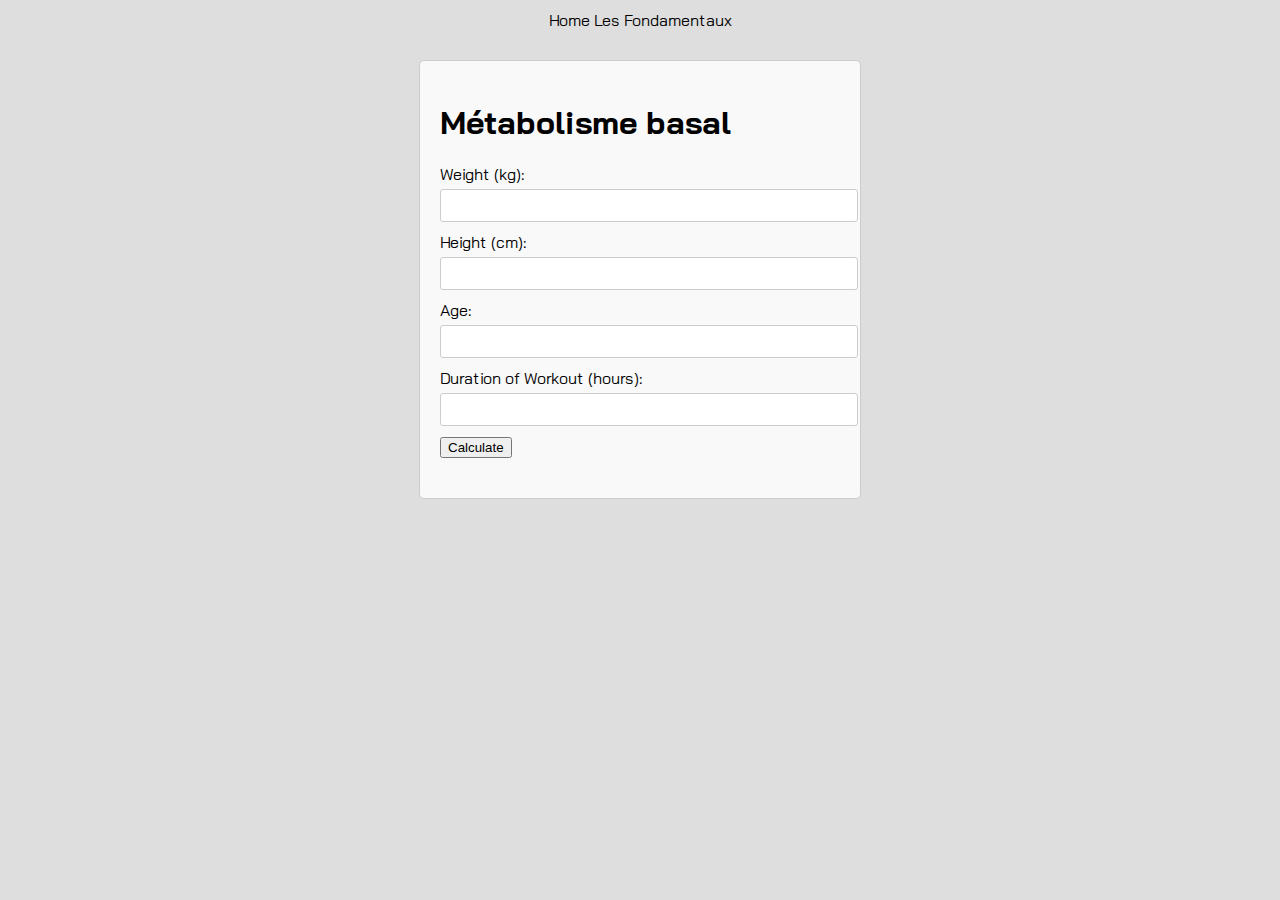
==== index.html @ afa8bb10 "refactor: Update CSS file paths for better relative linking" ====
<!DOCTYPE html>
<html lang="en">
<head>
    <meta charset="UTF-8">
    <meta name="viewport" content="width=device-width, initial-scale=1.0">
    <title>Macro Calculator</title>
    <link rel="stylesheet" href="./css/style.css">
</head>
<body>
    <div class="header">
        <link href="./css/header.css" rel="stylesheet" />

        <a href="./index.html">Home</a>
        <a href="./pages/base_pratique.html">Les Fondamentaux</a>
    </div>
    <div class="calculator">
        <h1>Métabolisme basal</h1>
        <div class="input-group">
            <label for="weight">Weight (kg):</label>
            <input type="number" id="weight">
        </div>
        <div class="input-group">
            <label for="height">Height (cm):</label>
            <input type="number" id="height">
        </div>
        <div class="input-group">
            <label for="age">Age:</label>
            <input type="number" id="age">
        </div>
        <div class="input-group">
            <label for="duration">Duration of Workout (hours):</label>
            <input type="number" step="0.5" id="duration">
        </div>
        <button onclick="calculate()">Calculate</button>
        <div id="result" class="result"></div>
    </div>

    <script src="./js/script.js"></script>
</body>
</html>
---- css/style.css ----
@import url("https://fonts.googleapis.com/css2?family=Bai+Jamjuree:ital,wght@0,200;0,300;0,400;0,500;0,600;0,700;1,200;1,300;1,400;1,500;1,600;1,700&display=swap");

body {
    font-family: "Bai Jamjuree", sans-serif;
    padding: 0;
    margin: 0;
    background-color: #dedede;
}



.calculator {
    max-width: 400px;
    margin: 20px auto;
    padding: 20px;
    border: 1px solid #ccc;
    border-radius: 5px;
    background-color: #f9f9f9;
}

.input-group {
    margin-bottom: 10px;
}

.input-group label {
    display: block;
    margin-bottom: 5px;
}

.input-group input {
    width: 100%;
    padding: 8px;
    border: 1px solid #ccc;
    border-radius: 3px;
}

.result {
    margin-top: 20px;
}

.result table {
    width: 100%;
    border-collapse: collapse;
}

.result th, .result td {
    padding: 8px;
    border: 1px solid #ccc;
    text-align: left;
}
---- css/header.css ----
.header {
    color: #000000;
    text-align: center;
    padding: 10px 0;
}

.header a {
    color: #000000;
    text-decoration: none;
}


.header a:first-child {
    margin-right: 10px;
}

.header a:hover {
    text-decoration: underline;
}
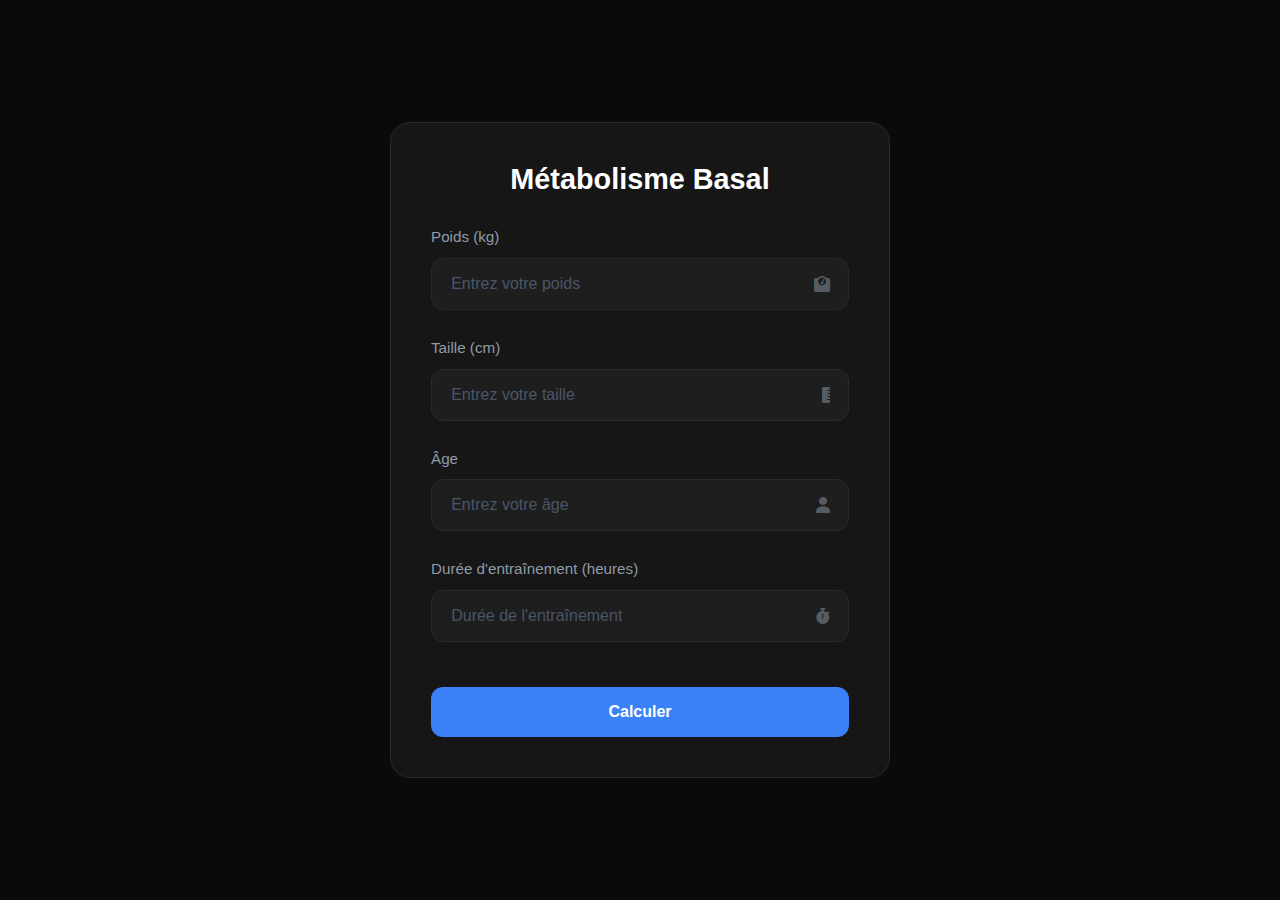
==== commit a2518ab4: "update" ====
--- a/index.html
+++ b/index.html
@@ -1,40 +1,249 @@
 <!DOCTYPE html>
-<html lang="en">
+<html lang="fr">
 <head>
     <meta charset="UTF-8">
     <meta name="viewport" content="width=device-width, initial-scale=1.0">
-    <title>Macro Calculator</title>
-    <link rel="stylesheet" href="./css/style.css">
+    <title>Calculateur de Macros</title>
+    <link href="https://cdnjs.cloudflare.com/ajax/libs/font-awesome/6.0.0/css/all.min.css" rel="stylesheet">
+    <style>
+        :root {
+            --bg-color: #0a0a0a;
+            --card-bg: #161616;
+            --input-bg: #1e1e1e;
+            --text-primary: #ffffff;
+            --text-secondary: #8f9ba8;
+            --accent-color: #3b82f6;
+            --border-color: #2a2a2a;
+            --hover-color: #2f2f2f;
+        }
+
+        * {
+            margin: 0;
+            padding: 0;
+            box-sizing: border-box;
+            font-family: 'Inter', -apple-system, BlinkMacSystemFont, 'Segoe UI', Roboto, sans-serif;
+        }
+
+        body {
+            background-color: var(--bg-color);
+            color: var(--text-primary);
+            min-height: 100vh;
+            display: flex;
+            justify-content: center;
+            align-items: center;
+            padding: 20px;
+        }
+
+        .calculator {
+            background: var(--card-bg);
+            padding: 2.5rem;
+            border-radius: 20px;
+            width: 100%;
+            max-width: 500px;
+            border: 1px solid var(--border-color);
+        }
+
+        h1 {
+            font-size: 1.8rem;
+            margin-bottom: 2rem;
+            color: var(--text-primary);
+            font-weight: 700;
+            text-align: center;
+        }
+
+        .input-group {
+            margin-bottom: 1.8rem;
+            position: relative;
+        }
+
+        label {
+            display: block;
+            margin-bottom: 0.8rem;
+            color: var(--text-secondary);
+            font-size: 0.95rem;
+            font-weight: 500;
+        }
+
+        input {
+            width: 100%;
+            padding: 1rem 1.2rem;
+            background: var(--input-bg);
+            border: 1px solid var(--border-color);
+            border-radius: 12px;
+            color: var(--text-primary);
+            font-size: 1rem;
+            transition: all 0.2s ease;
+        }
+
+        input:focus {
+            outline: none;
+            border-color: var(--accent-color);
+            box-shadow: 0 0 0 2px rgba(59, 130, 246, 0.1);
+        }
+
+        input::placeholder {
+            color: #4a5568;
+        }
+
+        input::-webkit-outer-spin-button,
+        input::-webkit-inner-spin-button {
+            -webkit-appearance: none;
+            margin: 0;
+        }
+
+        .input-group {
+            margin-bottom: 1.8rem;
+            position: relative;
+            display: flex;
+            flex-direction: column;
+        }
+
+        .input-wrapper {
+            position: relative;
+            width: 100%;
+        }
+
+        .input-group i {
+            position: absolute;
+            right: 1.2rem;
+            top: 50%;
+            transform: translateY(-50%);
+            color: var(--text-secondary);
+            opacity: 0.5;
+            z-index: 1;
+        }
+
+        button {
+            width: 100%;
+            padding: 1rem;
+            background: var(--accent-color);
+            color: white;
+            border: none;
+            border-radius: 12px;
+            font-size: 1rem;
+            font-weight: 600;
+            cursor: pointer;
+            transition: all 0.2s ease;
+            margin-top: 1rem;
+        }
+
+        button:hover {
+            background: #2563eb;
+            transform: translateY(-1px);
+        }
+
+        button:active {
+            transform: translateY(1px);
+        }
+
+        .result {
+            margin-top: 1.8rem;
+            padding: 1.2rem;
+            border-radius: 12px;
+            background: var(--input-bg);
+            border: 1px solid var(--border-color);
+            color: var(--text-primary);
+            text-align: center;
+            font-weight: 500;
+            display: none;
+        }
+
+        .result.show {
+            display: block;
+            animation: slideUp 0.3s ease;
+        }
+
+        @keyframes slideUp {
+            from {
+                opacity: 0;
+                transform: translateY(10px);
+            }
+            to {
+                opacity: 1;
+                transform: translateY(0);
+            }
+        }
+
+        @media (max-width: 640px) {
+            .calculator {
+                padding: 1.5rem;
+            }
+
+            h1 {
+                font-size: 1.5rem;
+            }
+
+            input {
+                padding: 0.8rem 1rem;
+            }
+        }
+    </style>
 </head>
 <body>
-    <div class="header">
-        <link href="./css/header.css" rel="stylesheet" />
-
-        <a href="./index.html">Home</a>
-        <a href="./pages/base_pratique.html">Les Fondamentaux</a>
-    </div>
     <div class="calculator">
-        <h1>Métabolisme basal</h1>
-        <div class="input-group">
-            <label for="weight">Weight (kg):</label>
-            <input type="number" id="weight">
-        </div>
-        <div class="input-group">
-            <label for="height">Height (cm):</label>
-            <input type="number" id="height">
-        </div>
-        <div class="input-group">
-            <label for="age">Age:</label>
-            <input type="number" id="age">
-        </div>
-        <div class="input-group">
-            <label for="duration">Duration of Workout (hours):</label>
-            <input type="number" step="0.5" id="duration">
-        </div>
-        <button onclick="calculate()">Calculate</button>
+        <h1>Métabolisme Basal</h1>
+        <div class="input-group">
+            <label for="weight">Poids (kg)</label>
+            <div class="input-wrapper">
+                <input type="number" id="weight" placeholder="Entrez votre poids">
+                <i class="fas fa-weight"></i>
+            </div>
+        </div>
+        <div class="input-group">
+            <label for="height">Taille (cm)</label>
+            <div class="input-wrapper">
+                <input type="number" id="height" placeholder="Entrez votre taille">
+                <i class="fas fa-ruler-vertical"></i>
+            </div>
+        </div>
+        <div class="input-group">
+            <label for="age">Âge</label>
+            <div class="input-wrapper">
+                <input type="number" id="age" placeholder="Entrez votre âge">
+                <i class="fas fa-user"></i>
+            </div>
+        </div>
+        <div class="input-group">
+            <label for="duration">Durée d'entraînement (heures)</label>
+            <div class="input-wrapper">
+                <input type="number" step="0.5" id="duration" placeholder="Durée de l'entraînement">
+                <i class="fas fa-stopwatch"></i>
+            </div>
+        </div>
+        <button onclick="calculate()">
+            Calculer
+        </button>
         <div id="result" class="result"></div>
     </div>
 
-    <script src="./js/script.js"></script>
+    <script>
+        function calculate() {
+            const result = document.getElementById('result');
+            result.classList.add('show');
+            result.textContent = "Calcul en cours...";
+            
+            setTimeout(() => {
+                const weight = document.getElementById('weight').value;
+                const height = document.getElementById('height').value;
+                const age = document.getElementById('age').value;
+                const duration = document.getElementById('duration').value;
+                
+                if (!weight || !height || !age) {
+                    result.textContent = "Veuillez remplir tous les champs requis";
+                    return;
+                }
+                
+                const bmr = (10 * weight) + (6.25 * height) - (5 * age) + 5;
+                result.textContent = `Votre métabolisme de base est de ${Math.round(bmr)} calories par jour`;
+            }, 500);
+        }
+
+        const inputs = document.querySelectorAll('input[type="number"]');
+        inputs.forEach(input => {
+            input.addEventListener('input', function() {
+                if (this.value < 0) this.value = 0;
+            });
+        });
+    </script>
 </body>
-</html>
+</html>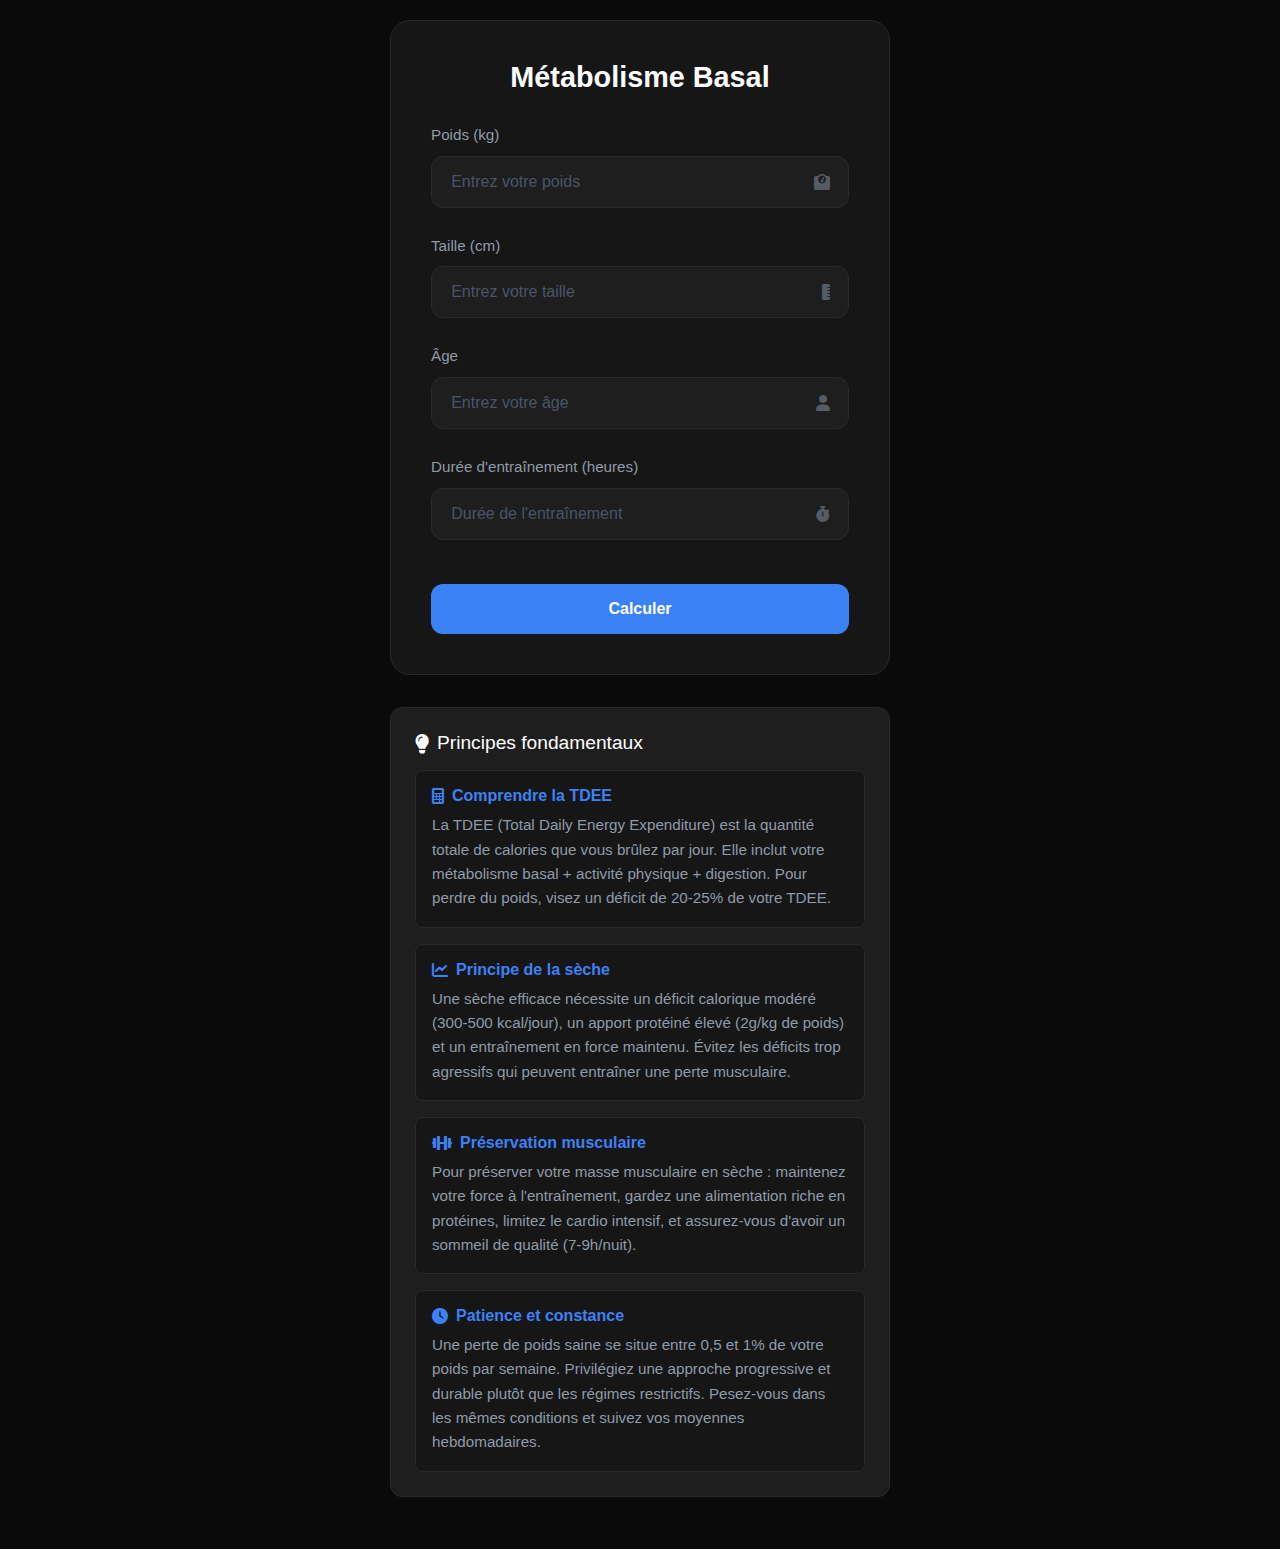
==== commit 2f21c1ad: "Update index.html" ====
--- a/index.html
+++ b/index.html
@@ -29,8 +29,9 @@
             color: var(--text-primary);
             min-height: 100vh;
             display: flex;
-            justify-content: center;
+            flex-direction: column;
             align-items: center;
+            gap: 2rem;
             padding: 20px;
         }
 
@@ -164,8 +165,18 @@
             }
         }
 
+        .tips-container {
+            width: 100%;
+            max-width: 500px;
+            padding: 1.5rem;
+            background: var(--input-bg);
+            border-radius: 12px;
+            border: 1px solid var(--border-color);
+            margin-bottom: 2rem;
+        }
+
         @media (max-width: 640px) {
-            .calculator {
+            .calculator, .tips-container {
                 padding: 1.5rem;
             }
 
@@ -176,6 +187,42 @@
             input {
                 padding: 0.8rem 1rem;
             }
+        }
+
+        .tips-title {
+            font-size: 1.2rem;
+            margin-bottom: 1rem;
+            color: var(--text-primary);
+            display: flex;
+            align-items: center;
+            gap: 0.5rem;
+        }
+
+        .tip {
+            padding: 1rem;
+            margin-bottom: 1rem;
+            background: var(--card-bg);
+            border-radius: 8px;
+            border: 1px solid var(--border-color);
+        }
+
+        .tip:last-child {
+            margin-bottom: 0;
+        }
+
+        .tip-header {
+            display: flex;
+            align-items: center;
+            gap: 0.5rem;
+            margin-bottom: 0.5rem;
+            color: var(--accent-color);
+            font-weight: 600;
+        }
+
+        .tip-content {
+            color: var(--text-secondary);
+            font-size: 0.95rem;
+            line-height: 1.6;
         }
     </style>
 </head>
@@ -213,8 +260,56 @@
         <button onclick="calculate()">
             Calculer
         </button>
-        <div id="result" class="result"></div>
+        <div class="result" id="result"></div>
     </div>
+
+    <div class="tips-container">
+        <div class="tips-title">
+            <i class="fas fa-lightbulb"></i>
+            Principes fondamentaux
+        </div>
+        
+        <div class="tip">
+            <div class="tip-header">
+                <i class="fas fa-calculator"></i>
+                Comprendre la TDEE
+            </div>
+            <div class="tip-content">
+                La TDEE (Total Daily Energy Expenditure) est la quantité totale de calories que vous brûlez par jour. Elle inclut votre métabolisme basal + activité physique + digestion. Pour perdre du poids, visez un déficit de 20-25% de votre TDEE.
+            </div>
+        </div>
+
+        <div class="tip">
+            <div class="tip-header">
+                <i class="fas fa-chart-line"></i>
+                Principe de la sèche
+            </div>
+            <div class="tip-content">
+                Une sèche efficace nécessite un déficit calorique modéré (300-500 kcal/jour), un apport protéiné élevé (2g/kg de poids) et un entraînement en force maintenu. Évitez les déficits trop agressifs qui peuvent entraîner une perte musculaire.
+            </div>
+        </div>
+
+        <div class="tip">
+            <div class="tip-header">
+                <i class="fas fa-dumbbell"></i>
+                Préservation musculaire
+            </div>
+            <div class="tip-content">
+                Pour préserver votre masse musculaire en sèche : maintenez votre force à l'entraînement, gardez une alimentation riche en protéines, limitez le cardio intensif, et assurez-vous d'avoir un sommeil de qualité (7-9h/nuit).
+            </div>
+        </div>
+
+        <div class="tip">
+            <div class="tip-header">
+                <i class="fas fa-clock"></i>
+                Patience et constance
+            </div>
+            <div class="tip-content">
+                Une perte de poids saine se situe entre 0,5 et 1% de votre poids par semaine. Privilégiez une approche progressive et durable plutôt que les régimes restrictifs. Pesez-vous dans les mêmes conditions et suivez vos moyennes hebdomadaires.
+            </div>
+        </div>
+    </div>
+
 
     <script>
         function calculate() {
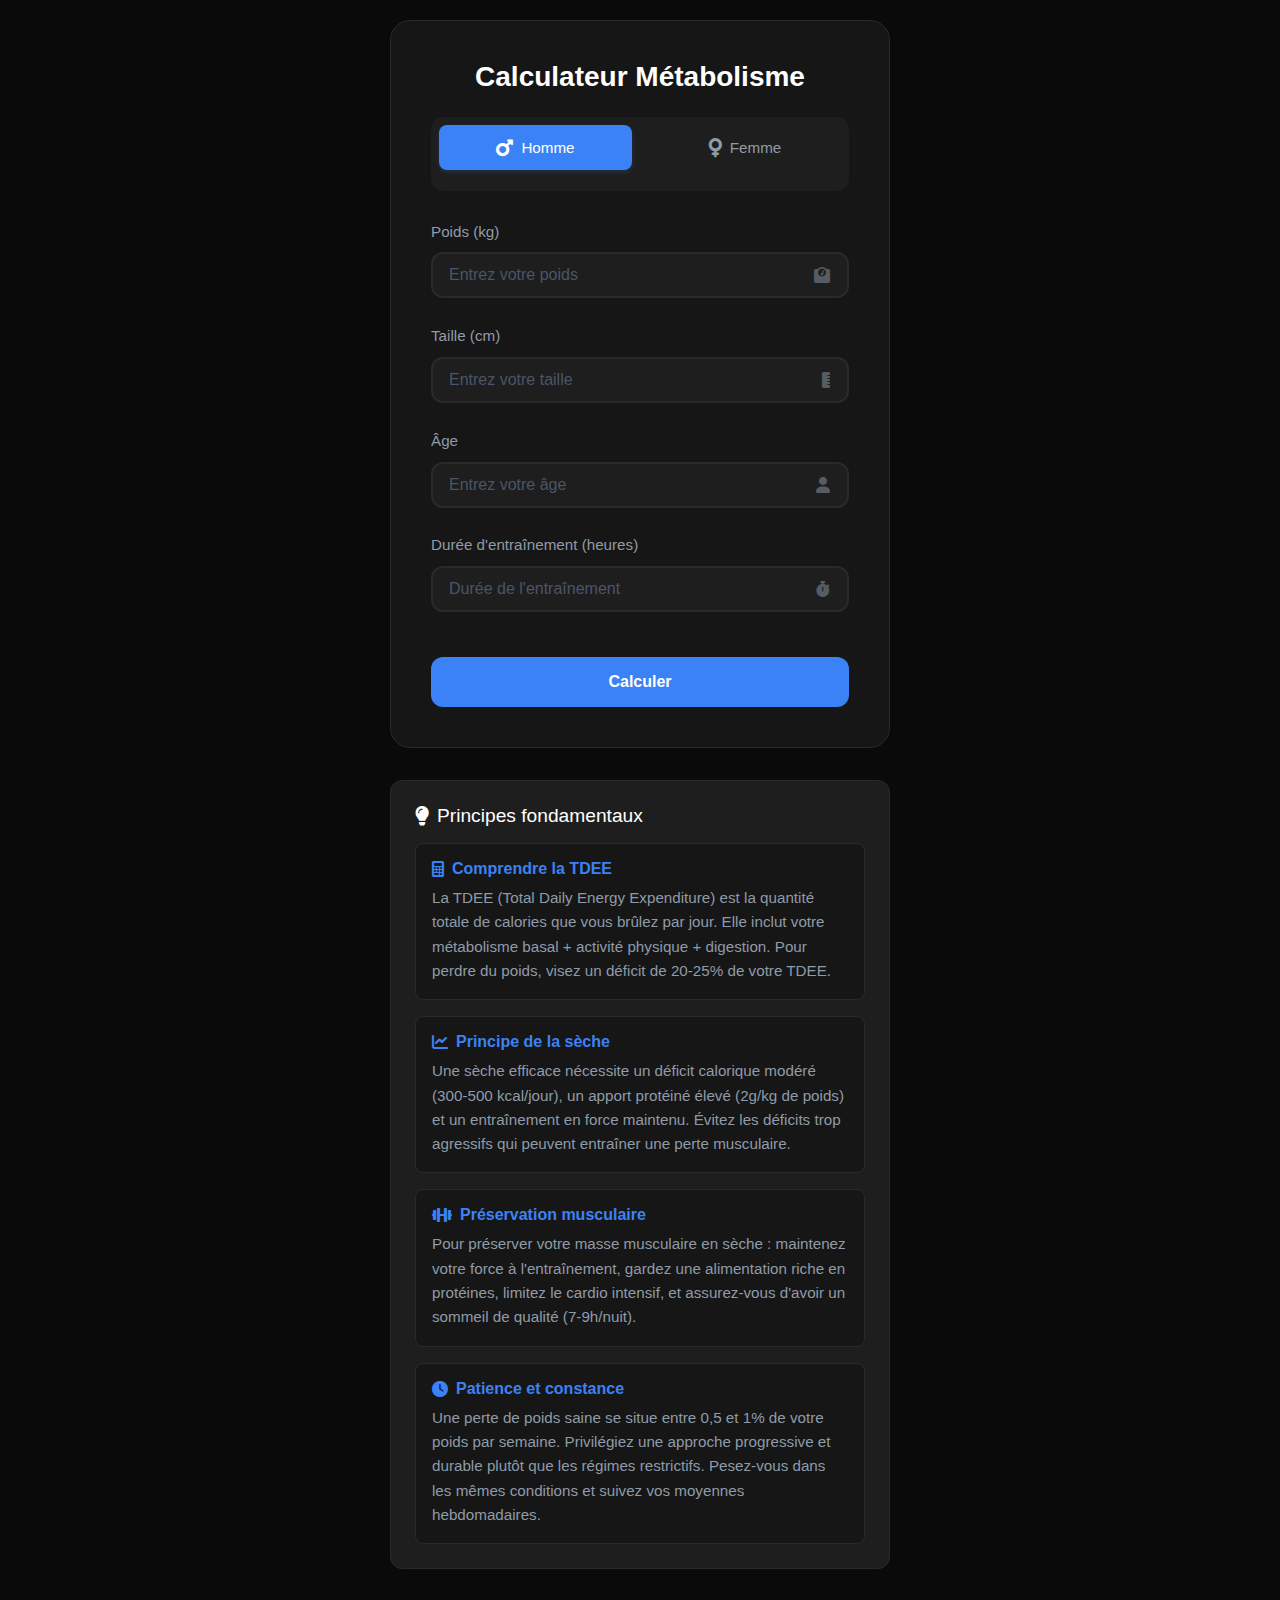
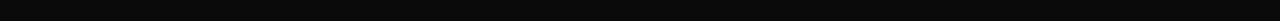
==== commit a0e091d7: "Update index.html" ====
--- a/index.html
+++ b/index.html
@@ -45,35 +45,98 @@
         }
 
         h1 {
-            font-size: 1.8rem;
+            color: var(--text-primary);
+            font-size: 1.75rem;
+            margin-bottom: 1.5rem;
+            text-align: center;
+            font-weight: 700;
+        }
+
+        .gender-switch {
+            display: flex;
+            justify-content: center;
+            gap: 1rem;
             margin-bottom: 2rem;
-            color: var(--text-primary);
-            font-weight: 700;
-            text-align: center;
+            background: var(--input-bg);
+            border-radius: 12px;
+            padding: 0.5rem;
+            position: relative;
+            width: 100%;
+        }
+
+        .gender-switch input[type="radio"] {
+            opacity: 0;
+            position: absolute;
+            width: 0;
+            height: 0;
+        }
+
+        .gender-label {
+            flex: 1;
+            display: flex;
+            align-items: center;
+            justify-content: center;
+            gap: 0.5rem;
+            padding: 0.8rem;
+            border-radius: 8px;
+            cursor: pointer;
+            transition: all 0.3s ease;
+            color: var(--text-secondary);
+            user-select: none;
+        }
+
+        .gender-label:hover {
+            background: rgba(255, 255, 255, 0.05);
+        }
+
+        .gender-label i {
+            font-size: 1.2rem;
+        }
+
+        .gender-switch input[type="radio"]:checked + .gender-label {
+            color: white;
+            font-weight: 500;
+        }
+
+        #male:checked + .gender-label {
+            background: #3b82f6;
+            box-shadow: 0 2px 4px rgba(59, 130, 246, 0.2);
+        }
+
+        #female:checked + .gender-label {
+            background: #ec4899;
+            box-shadow: 0 2px 4px rgba(236, 72, 153, 0.2);
         }
 
         .input-group {
             margin-bottom: 1.8rem;
             position: relative;
+            display: flex;
+            flex-direction: column;
+        }
+
+        .input-wrapper {
+            position: relative;
+            width: 100%;
         }
 
         label {
             display: block;
             margin-bottom: 0.8rem;
+            font-weight: 500;
             color: var(--text-secondary);
             font-size: 0.95rem;
-            font-weight: 500;
         }
 
         input {
             width: 100%;
-            padding: 1rem 1.2rem;
+            padding: 0.75rem 1rem;
+            border: 2px solid var(--border-color);
+            border-radius: 12px;
+            font-size: 1rem;
+            transition: all 0.3s ease;
             background: var(--input-bg);
-            border: 1px solid var(--border-color);
-            border-radius: 12px;
             color: var(--text-primary);
-            font-size: 1rem;
-            transition: all 0.2s ease;
         }
 
         input:focus {
@@ -90,18 +153,6 @@
         input::-webkit-inner-spin-button {
             -webkit-appearance: none;
             margin: 0;
-        }
-
-        .input-group {
-            margin-bottom: 1.8rem;
-            position: relative;
-            display: flex;
-            flex-direction: column;
-        }
-
-        .input-wrapper {
-            position: relative;
-            width: 100%;
         }
 
         .input-group i {
@@ -138,12 +189,10 @@
         }
 
         .result {
-            margin-top: 1.8rem;
-            padding: 1.2rem;
+            margin-top: 1.5rem;
+            padding: 1rem;
             border-radius: 12px;
             background: var(--input-bg);
-            border: 1px solid var(--border-color);
-            color: var(--text-primary);
             text-align: center;
             font-weight: 500;
             display: none;
@@ -175,20 +224,6 @@
             margin-bottom: 2rem;
         }
 
-        @media (max-width: 640px) {
-            .calculator, .tips-container {
-                padding: 1.5rem;
-            }
-
-            h1 {
-                font-size: 1.5rem;
-            }
-
-            input {
-                padding: 0.8rem 1rem;
-            }
-        }
-
         .tips-title {
             font-size: 1.2rem;
             margin-bottom: 1rem;
@@ -224,11 +259,39 @@
             font-size: 0.95rem;
             line-height: 1.6;
         }
+
+        @media (max-width: 640px) {
+            .calculator, .tips-container {
+                padding: 1.5rem;
+            }
+
+            h1 {
+                font-size: 1.5rem;
+            }
+
+            input {
+                padding: 0.8rem 1rem;
+            }
+        }
     </style>
 </head>
 <body>
     <div class="calculator">
-        <h1>Métabolisme Basal</h1>
+        <h1>Calculateur Métabolisme</h1>
+
+        <div class="gender-switch">
+            <input type="radio" name="gender" id="male" value="male" checked>
+            <label for="male" class="gender-label">
+                <i class="fas fa-mars"></i>
+                Homme
+            </label>
+            <input type="radio" name="gender" id="female" value="female">
+            <label for="female" class="gender-label">
+                <i class="fas fa-venus"></i>
+                Femme
+            </label>
+        </div>
+
         <div class="input-group">
             <label for="weight">Poids (kg)</label>
             <div class="input-wrapper">
@@ -260,7 +323,7 @@
         <button onclick="calculate()">
             Calculer
         </button>
-        <div class="result" id="result"></div>
+        <div id="result" class="result"></div>
     </div>
 
     <div class="tips-container">
@@ -309,7 +372,6 @@
             </div>
         </div>
     </div>
-
 
     <script>
         function calculate() {
@@ -317,27 +379,58 @@
             result.classList.add('show');
             result.textContent = "Calcul en cours...";
             
-            setTimeout(() => {
-                const weight = document.getElementById('weight').value;
-                const height = document.getElementById('height').value;
-                const age = document.getElementById('age').value;
-                const duration = document.getElementById('duration').value;
-                
-                if (!weight || !height || !age) {
-                    result.textContent = "Veuillez remplir tous les champs requis";
-                    return;
-                }
-                
-                const bmr = (10 * weight) + (6.25 * height) - (5 * age) + 5;
-                result.textContent = `Votre métabolisme de base est de ${Math.round(bmr)} calories par jour`;
-            }, 500);
-        }
-
-        const inputs = document.querySelectorAll('input[type="number"]');
+            const weight = parseFloat(document.getElementById('weight').value);
+            const height = parseFloat(document.getElementById('height').value);
+            const age = parseFloat(document.getElementById('age').value);
+            const isMale = document.getElementById('male').checked;
+            
+            if (!weight || !height || !age) {
+                result.innerHTML = '<span style="color: #ef4444;">Veuillez remplir tous les champs requis</span>';
+                return;
+            }
+
+            // Calcul BMR avec la correction selon le genre
+            const genderCorrection = isMale ? 5 : -161;
+            const bmr = (10 * weight) + (6.25 * height) - (5 * age) + genderCorrection;
+            
+            // Calcul TDEE avec le niveau d'activité
+            const duration = parseFloat(document.getElementById('duration').value) || 0;
+            let tdee = bmr;
+            if (duration) {
+                // Estimation des calories supplémentaires (500 cal/heure d'entraînement en moyenne)
+                tdee += duration * 500;
+            }
+
+            // Affichage des résultats
+            const resultHTML = `
+                <div style="margin-bottom: 1rem;">
+                    <div style="color: ${isMale ? '#3b82f6' : '#ec4899'}; margin-bottom: 0.5rem;">
+                        Métabolisme de base (BMR):
+                    </div>
+                    <strong>${Math.round(bmr)} calories/jour</strong>
+                </div>
+                ${duration ? `
+                <div>
+                    <div style="color: ${isMale ? '#3b82f6' : '#ec4899'}; margin-bottom: 0.5rem;">
+                        Total avec activité physique:
+                    </div>
+                    <strong>${Math.round(tdee)} calories/jour</strong>
+                </div>
+                ` : ''}
+            `;
+            
+            result.innerHTML = resultHTML;
+        }
+
+        // Event Listeners
+        const inputs = document.querySelectorAll('input[type="number"], input[type="radio"]');
         inputs.forEach(input => {
-            input.addEventListener('input', function() {
-                if (this.value < 0) this.value = 0;
-            });
+            if (input.type === 'number') {
+                input.addEventListener('input', function() {
+                    if (this.value < 0) this.value = 0;
+                });
+            }
+            input.addEventListener('change', calculate);
         });
     </script>
 </body>
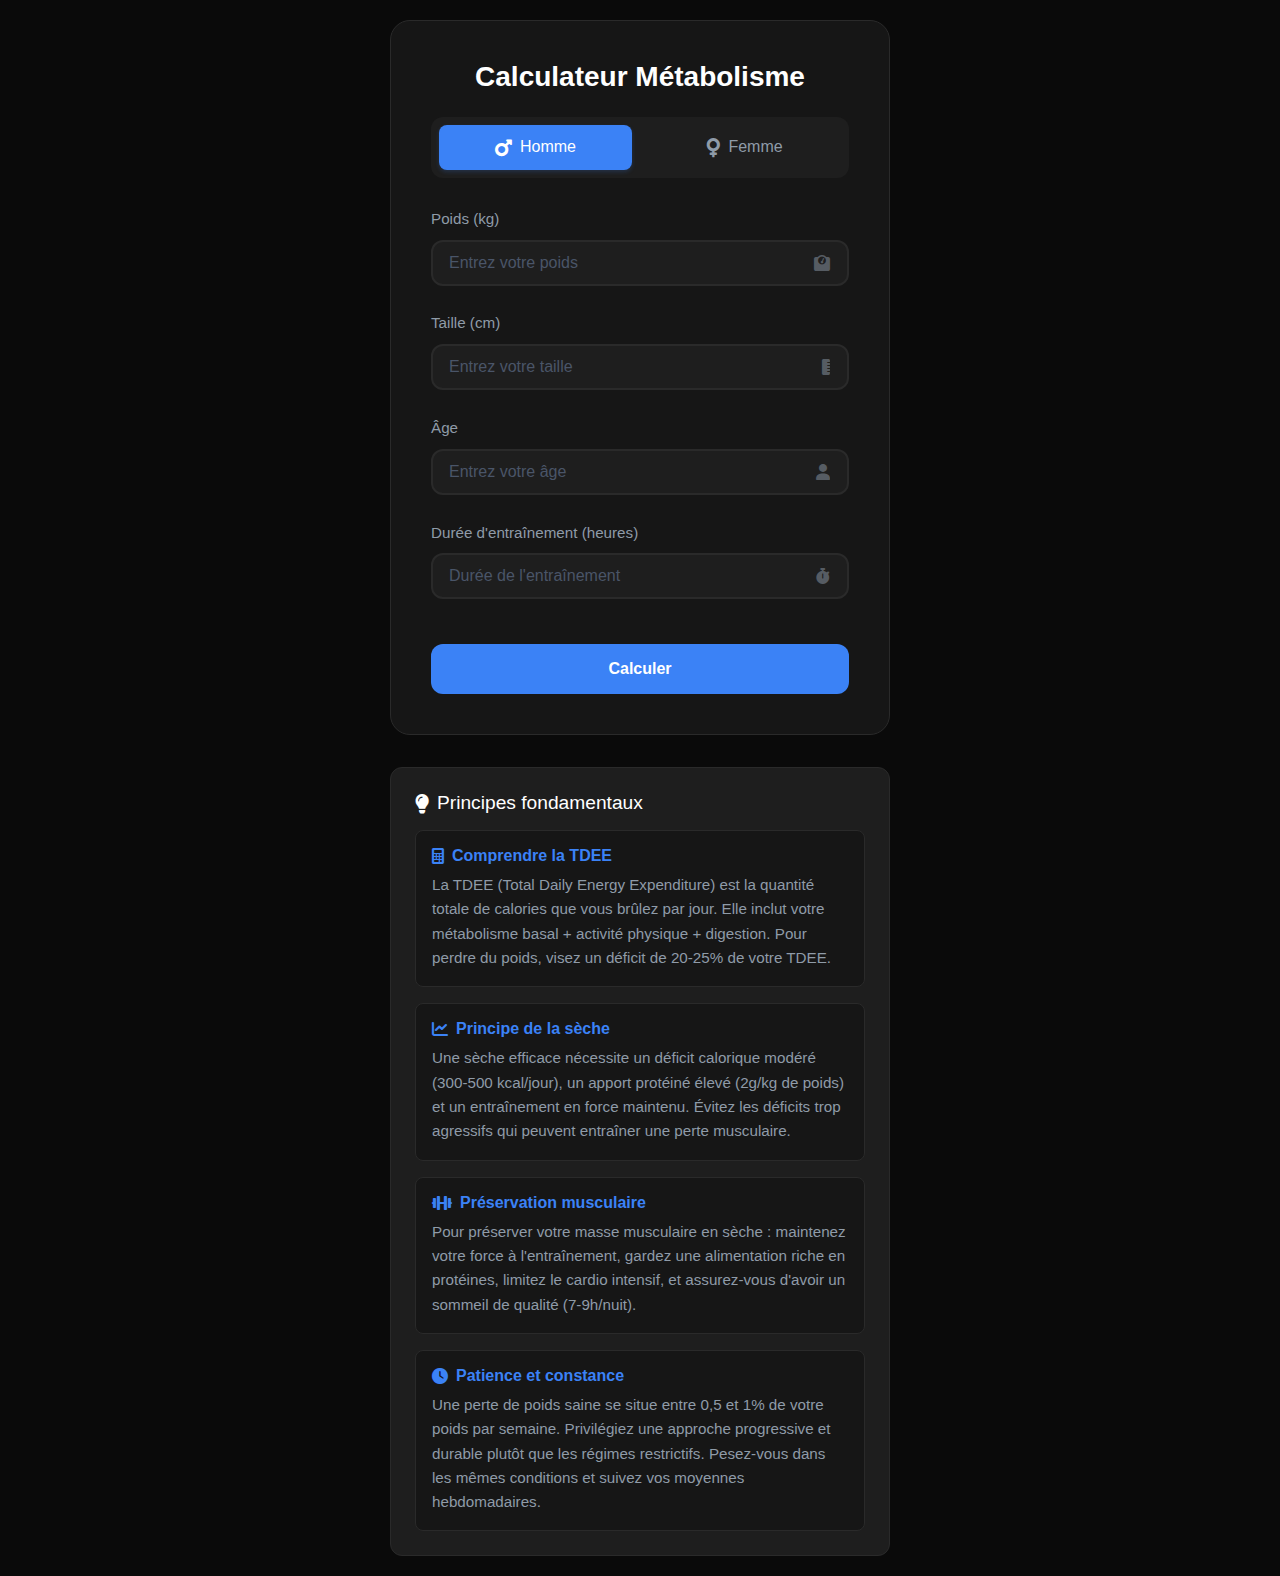
==== commit a379514f: "Update index.html" ====
--- a/index.html
+++ b/index.html
@@ -6,6 +6,7 @@
     <title>Calculateur de Macros</title>
     <link href="https://cdnjs.cloudflare.com/ajax/libs/font-awesome/6.0.0/css/all.min.css" rel="stylesheet">
     <style>
+        /* Variables */
         :root {
             --bg-color: #0a0a0a;
             --card-bg: #161616;
@@ -17,6 +18,7 @@
             --hover-color: #2f2f2f;
         }
 
+        /* Reset */
         * {
             margin: 0;
             padding: 0;
@@ -24,6 +26,7 @@
             font-family: 'Inter', -apple-system, BlinkMacSystemFont, 'Segoe UI', Roboto, sans-serif;
         }
 
+        /* Layout */
         body {
             background-color: var(--bg-color);
             color: var(--text-primary);
@@ -35,6 +38,7 @@
             padding: 20px;
         }
 
+        /* Calculator */
         .calculator {
             background: var(--card-bg);
             padding: 2.5rem;
@@ -52,6 +56,7 @@
             font-weight: 700;
         }
 
+        /* Gender Switch */
         .gender-switch {
             display: flex;
             justify-content: center;
@@ -71,48 +76,52 @@
             height: 0;
         }
 
-        .gender-label {
+        .gender-switch label {
             flex: 1;
             display: flex;
             align-items: center;
             justify-content: center;
             gap: 0.5rem;
-            padding: 0.8rem;
+            padding: 0.8rem 0;
             border-radius: 8px;
             cursor: pointer;
             transition: all 0.3s ease;
             color: var(--text-secondary);
-            user-select: none;
-        }
-
-        .gender-label:hover {
+            line-height: 1;
+        }
+
+        .gender-switch label:hover {
             background: rgba(255, 255, 255, 0.05);
         }
 
-        .gender-label i {
+        .gender-switch label i {
             font-size: 1.2rem;
         }
 
-        .gender-switch input[type="radio"]:checked + .gender-label {
-            color: white;
-            font-weight: 500;
-        }
-
-        #male:checked + .gender-label {
+        #male:checked + label {
             background: #3b82f6;
             box-shadow: 0 2px 4px rgba(59, 130, 246, 0.2);
-        }
-
-        #female:checked + .gender-label {
+            color: white;
+        }
+
+        #female:checked + label {
             background: #ec4899;
             box-shadow: 0 2px 4px rgba(236, 72, 153, 0.2);
-        }
-
+            color: white;
+        }
+
+        /* Input Groups */
         .input-group {
             margin-bottom: 1.8rem;
             position: relative;
-            display: flex;
-            flex-direction: column;
+        }
+
+        .input-group > label {
+            display: block;
+            margin-bottom: 0.8rem;
+            color: var(--text-secondary);
+            font-size: 0.95rem;
+            font-weight: 500;
         }
 
         .input-wrapper {
@@ -120,15 +129,7 @@
             width: 100%;
         }
 
-        label {
-            display: block;
-            margin-bottom: 0.8rem;
-            font-weight: 500;
-            color: var(--text-secondary);
-            font-size: 0.95rem;
-        }
-
-        input {
+        input[type="number"] {
             width: 100%;
             padding: 0.75rem 1rem;
             border: 2px solid var(--border-color);
@@ -139,32 +140,32 @@
             color: var(--text-primary);
         }
 
-        input:focus {
+        input[type="number"]:focus {
             outline: none;
             border-color: var(--accent-color);
             box-shadow: 0 0 0 2px rgba(59, 130, 246, 0.1);
         }
 
-        input::placeholder {
+        input[type="number"]::placeholder {
             color: #4a5568;
         }
 
-        input::-webkit-outer-spin-button,
-        input::-webkit-inner-spin-button {
+        input[type="number"]::-webkit-outer-spin-button,
+        input[type="number"]::-webkit-inner-spin-button {
             -webkit-appearance: none;
             margin: 0;
         }
 
-        .input-group i {
+        .input-wrapper i {
             position: absolute;
             right: 1.2rem;
             top: 50%;
             transform: translateY(-50%);
             color: var(--text-secondary);
             opacity: 0.5;
-            z-index: 1;
-        }
-
+        }
+
+        /* Button */
         button {
             width: 100%;
             padding: 1rem;
@@ -188,6 +189,7 @@
             transform: translateY(1px);
         }
 
+        /* Result */
         .result {
             margin-top: 1.5rem;
             padding: 1rem;
@@ -196,24 +198,19 @@
             text-align: center;
             font-weight: 500;
             display: none;
+            animation: slideUp 0.3s ease;
         }
 
         .result.show {
             display: block;
-            animation: slideUp 0.3s ease;
         }
 
         @keyframes slideUp {
-            from {
-                opacity: 0;
-                transform: translateY(10px);
-            }
-            to {
-                opacity: 1;
-                transform: translateY(0);
-            }
-        }
-
+            from { opacity: 0; transform: translateY(10px); }
+            to { opacity: 1; transform: translateY(0); }
+        }
+
+        /* Tips Section */
         .tips-container {
             width: 100%;
             max-width: 500px;
@@ -221,13 +218,11 @@
             background: var(--input-bg);
             border-radius: 12px;
             border: 1px solid var(--border-color);
-            margin-bottom: 2rem;
         }
 
         .tips-title {
             font-size: 1.2rem;
             margin-bottom: 1rem;
-            color: var(--text-primary);
             display: flex;
             align-items: center;
             gap: 0.5rem;
@@ -260,6 +255,7 @@
             line-height: 1.6;
         }
 
+        /* Responsive */
         @media (max-width: 640px) {
             .calculator, .tips-container {
                 padding: 1.5rem;
@@ -278,54 +274,57 @@
 <body>
     <div class="calculator">
         <h1>Calculateur Métabolisme</h1>
-
+        
         <div class="gender-switch">
             <input type="radio" name="gender" id="male" value="male" checked>
-            <label for="male" class="gender-label">
+            <label for="male">
                 <i class="fas fa-mars"></i>
                 Homme
             </label>
             <input type="radio" name="gender" id="female" value="female">
-            <label for="female" class="gender-label">
+            <label for="female">
                 <i class="fas fa-venus"></i>
                 Femme
             </label>
         </div>
 
         <div class="input-group">
-            <label for="weight">Poids (kg)</label>
+            <label>Poids (kg)</label>
             <div class="input-wrapper">
                 <input type="number" id="weight" placeholder="Entrez votre poids">
                 <i class="fas fa-weight"></i>
             </div>
         </div>
+
         <div class="input-group">
-            <label for="height">Taille (cm)</label>
+            <label>Taille (cm)</label>
             <div class="input-wrapper">
                 <input type="number" id="height" placeholder="Entrez votre taille">
                 <i class="fas fa-ruler-vertical"></i>
             </div>
         </div>
+
         <div class="input-group">
-            <label for="age">Âge</label>
+            <label>Âge</label>
             <div class="input-wrapper">
                 <input type="number" id="age" placeholder="Entrez votre âge">
                 <i class="fas fa-user"></i>
             </div>
         </div>
+
         <div class="input-group">
-            <label for="duration">Durée d'entraînement (heures)</label>
+            <label>Durée d'entraînement (heures)</label>
             <div class="input-wrapper">
                 <input type="number" step="0.5" id="duration" placeholder="Durée de l'entraînement">
                 <i class="fas fa-stopwatch"></i>
             </div>
         </div>
-        <button onclick="calculate()">
-            Calculer
-        </button>
+
+        <button onclick="calculate()">Calculer</button>
         <div id="result" class="result"></div>
     </div>
 
+    <!-- Tips Section -->
     <div class="tips-container">
         <div class="tips-title">
             <i class="fas fa-lightbulb"></i>
@@ -397,11 +396,9 @@
             const duration = parseFloat(document.getElementById('duration').value) || 0;
             let tdee = bmr;
             if (duration) {
-                // Estimation des calories supplémentaires (500 cal/heure d'entraînement en moyenne)
                 tdee += duration * 500;
             }
 
-            // Affichage des résultats
             const resultHTML = `
                 <div style="margin-bottom: 1rem;">
                     <div style="color: ${isMale ? '#3b82f6' : '#ec4899'}; margin-bottom: 0.5rem;">
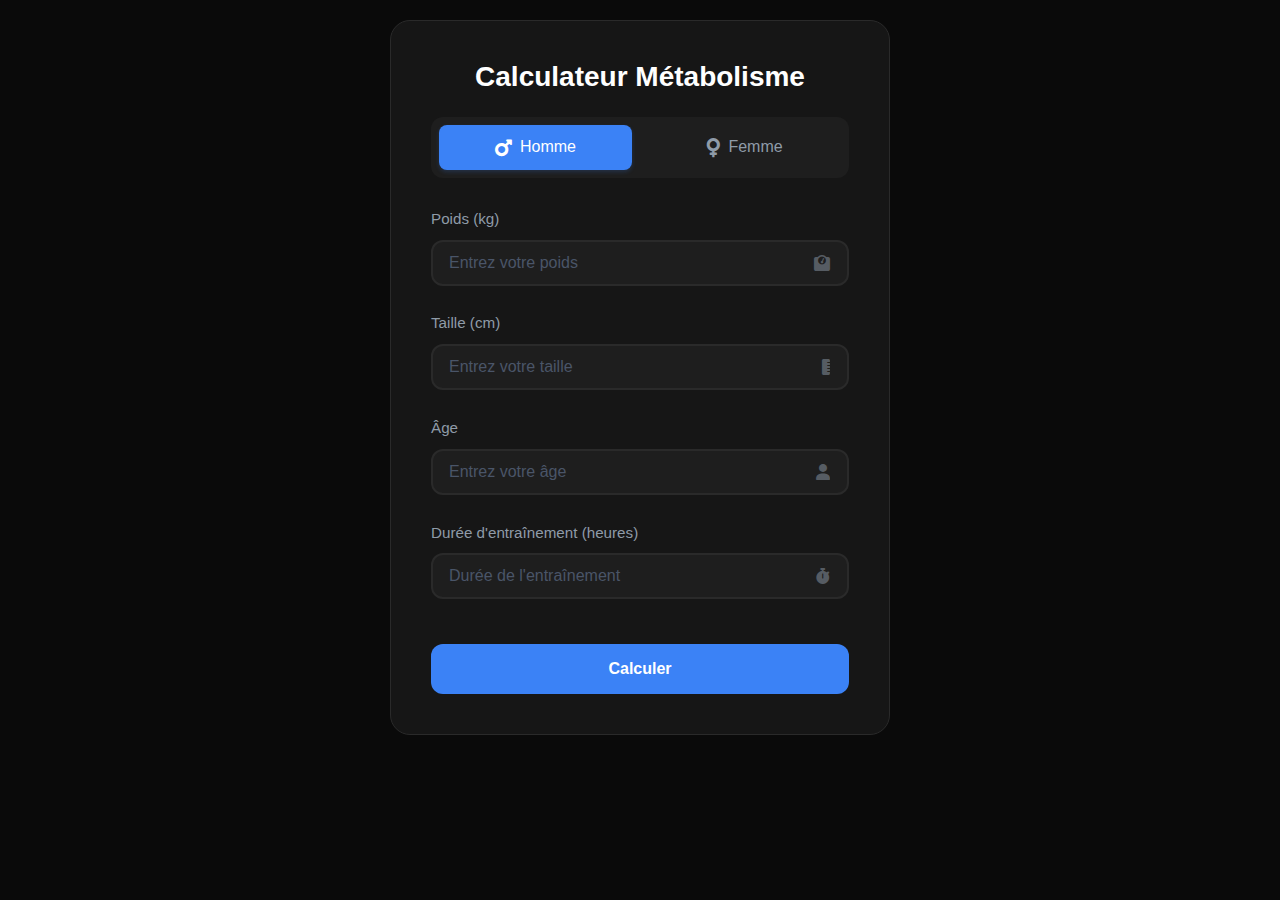
==== commit 5e33d0ef: "Update index.html" ====
--- a/index.html
+++ b/index.html
@@ -209,66 +209,6 @@
             from { opacity: 0; transform: translateY(10px); }
             to { opacity: 1; transform: translateY(0); }
         }
-
-        /* Tips Section */
-        .tips-container {
-            width: 100%;
-            max-width: 500px;
-            padding: 1.5rem;
-            background: var(--input-bg);
-            border-radius: 12px;
-            border: 1px solid var(--border-color);
-        }
-
-        .tips-title {
-            font-size: 1.2rem;
-            margin-bottom: 1rem;
-            display: flex;
-            align-items: center;
-            gap: 0.5rem;
-        }
-
-        .tip {
-            padding: 1rem;
-            margin-bottom: 1rem;
-            background: var(--card-bg);
-            border-radius: 8px;
-            border: 1px solid var(--border-color);
-        }
-
-        .tip:last-child {
-            margin-bottom: 0;
-        }
-
-        .tip-header {
-            display: flex;
-            align-items: center;
-            gap: 0.5rem;
-            margin-bottom: 0.5rem;
-            color: var(--accent-color);
-            font-weight: 600;
-        }
-
-        .tip-content {
-            color: var(--text-secondary);
-            font-size: 0.95rem;
-            line-height: 1.6;
-        }
-
-        /* Responsive */
-        @media (max-width: 640px) {
-            .calculator, .tips-container {
-                padding: 1.5rem;
-            }
-
-            h1 {
-                font-size: 1.5rem;
-            }
-
-            input {
-                padding: 0.8rem 1rem;
-            }
-        }
     </style>
 </head>
 <body>
@@ -324,54 +264,6 @@
         <div id="result" class="result"></div>
     </div>
 
-    <!-- Tips Section -->
-    <div class="tips-container">
-        <div class="tips-title">
-            <i class="fas fa-lightbulb"></i>
-            Principes fondamentaux
-        </div>
-        
-        <div class="tip">
-            <div class="tip-header">
-                <i class="fas fa-calculator"></i>
-                Comprendre la TDEE
-            </div>
-            <div class="tip-content">
-                La TDEE (Total Daily Energy Expenditure) est la quantité totale de calories que vous brûlez par jour. Elle inclut votre métabolisme basal + activité physique + digestion. Pour perdre du poids, visez un déficit de 20-25% de votre TDEE.
-            </div>
-        </div>
-
-        <div class="tip">
-            <div class="tip-header">
-                <i class="fas fa-chart-line"></i>
-                Principe de la sèche
-            </div>
-            <div class="tip-content">
-                Une sèche efficace nécessite un déficit calorique modéré (300-500 kcal/jour), un apport protéiné élevé (2g/kg de poids) et un entraînement en force maintenu. Évitez les déficits trop agressifs qui peuvent entraîner une perte musculaire.
-            </div>
-        </div>
-
-        <div class="tip">
-            <div class="tip-header">
-                <i class="fas fa-dumbbell"></i>
-                Préservation musculaire
-            </div>
-            <div class="tip-content">
-                Pour préserver votre masse musculaire en sèche : maintenez votre force à l'entraînement, gardez une alimentation riche en protéines, limitez le cardio intensif, et assurez-vous d'avoir un sommeil de qualité (7-9h/nuit).
-            </div>
-        </div>
-
-        <div class="tip">
-            <div class="tip-header">
-                <i class="fas fa-clock"></i>
-                Patience et constance
-            </div>
-            <div class="tip-content">
-                Une perte de poids saine se situe entre 0,5 et 1% de votre poids par semaine. Privilégiez une approche progressive et durable plutôt que les régimes restrictifs. Pesez-vous dans les mêmes conditions et suivez vos moyennes hebdomadaires.
-            </div>
-        </div>
-    </div>
-
     <script>
         function calculate() {
             const result = document.getElementById('result');
@@ -388,11 +280,8 @@
                 return;
             }
 
-            // Calcul BMR avec la correction selon le genre
             const genderCorrection = isMale ? 5 : -161;
             const bmr = (10 * weight) + (6.25 * height) - (5 * age) + genderCorrection;
-            
-            // Calcul TDEE avec le niveau d'activité
             const duration = parseFloat(document.getElementById('duration').value) || 0;
             let tdee = bmr;
             if (duration) {
@@ -419,16 +308,12 @@
             result.innerHTML = resultHTML;
         }
 
-        // Event Listeners
-        const inputs = document.querySelectorAll('input[type="number"], input[type="radio"]');
-        inputs.forEach(input => {
-            if (input.type === 'number') {
-                input.addEventListener('input', function() {
-                    if (this.value < 0) this.value = 0;
-                });
-            }
-            input.addEventListener('change', calculate);
+        const numberInputs = document.querySelectorAll('input[type="number"]');
+        numberInputs.forEach(input => {
+            input.addEventListener('input', function() {
+                if (this.value < 0) this.value = 0;
+            });
         });
     </script>
 </body>
-</html>+</html>
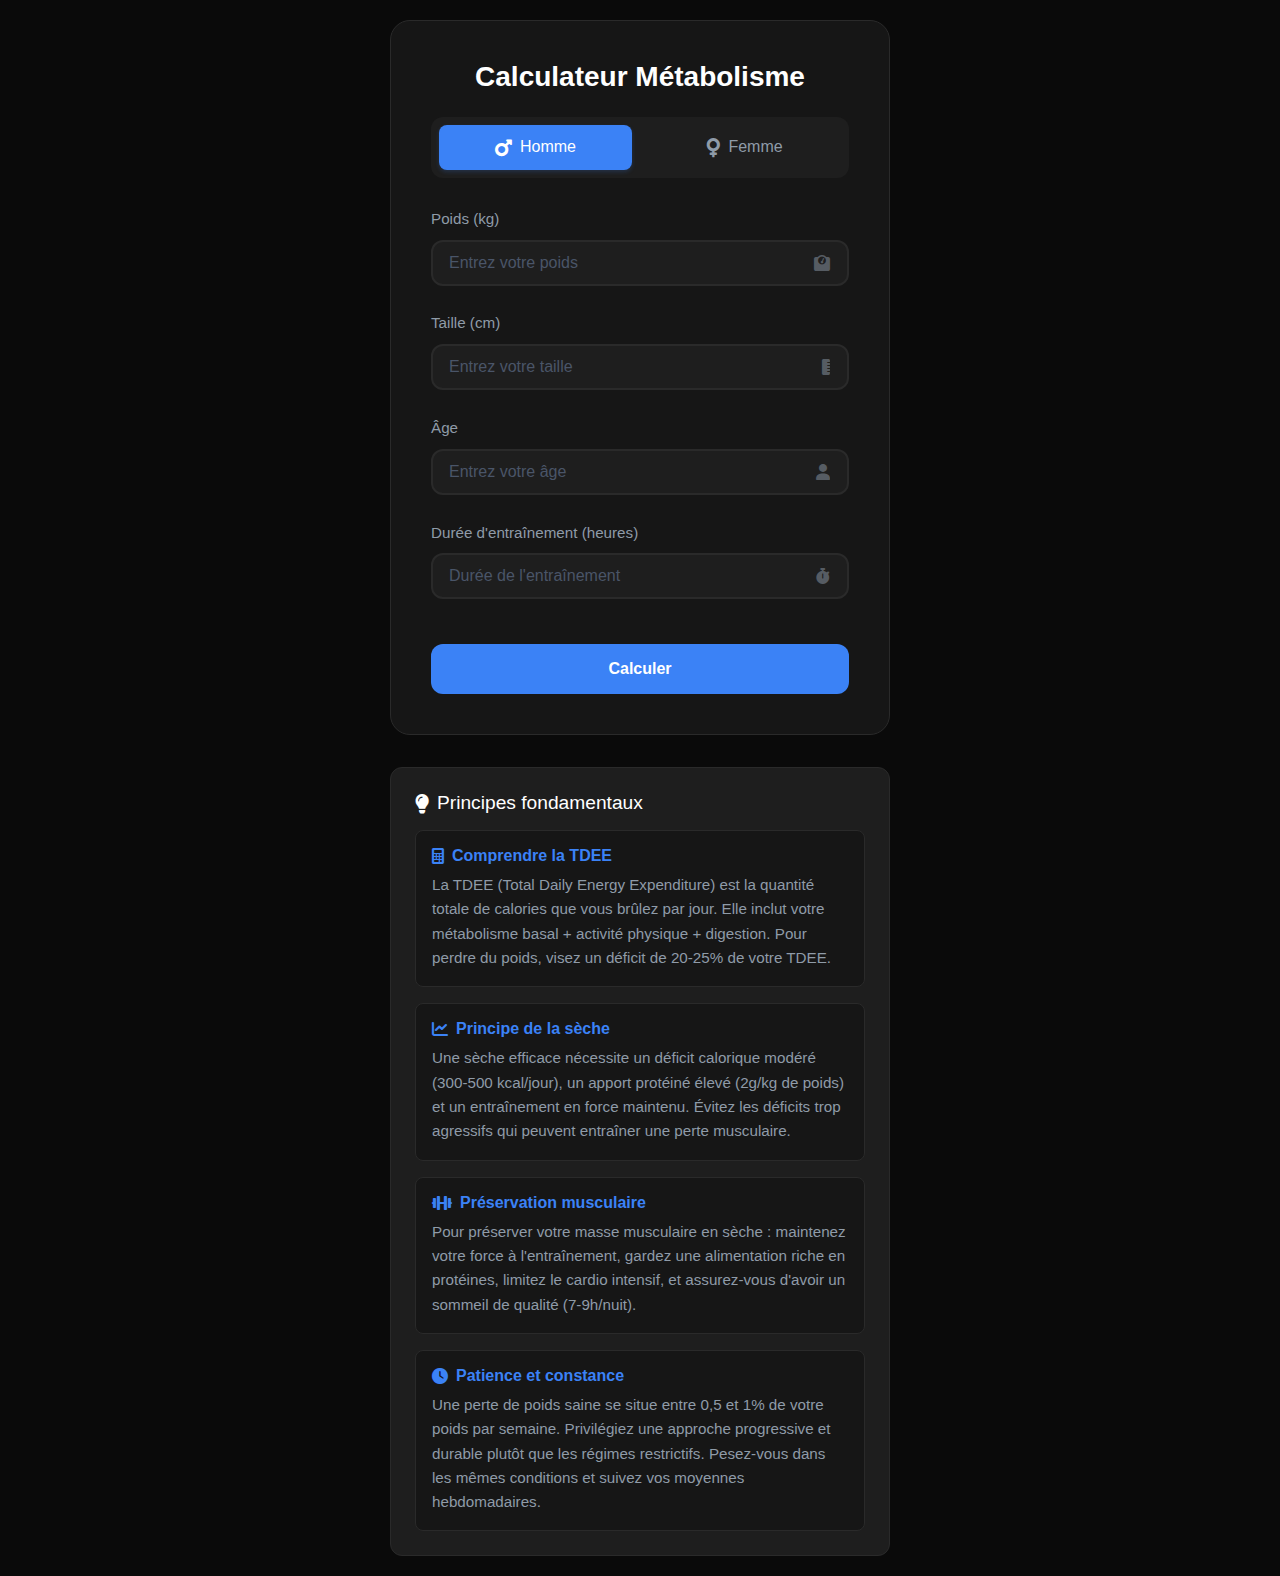
==== commit 19a7248e: "Update index.html" ====
--- a/index.html
+++ b/index.html
@@ -209,6 +209,66 @@
             from { opacity: 0; transform: translateY(10px); }
             to { opacity: 1; transform: translateY(0); }
         }
+
+        /* Tips Section */
+        .tips-container {
+            width: 100%;
+            max-width: 500px;
+            padding: 1.5rem;
+            background: var(--input-bg);
+            border-radius: 12px;
+            border: 1px solid var(--border-color);
+        }
+
+        .tips-title {
+            font-size: 1.2rem;
+            margin-bottom: 1rem;
+            display: flex;
+            align-items: center;
+            gap: 0.5rem;
+        }
+
+        .tip {
+            padding: 1rem;
+            margin-bottom: 1rem;
+            background: var(--card-bg);
+            border-radius: 8px;
+            border: 1px solid var(--border-color);
+        }
+
+        .tip:last-child {
+            margin-bottom: 0;
+        }
+
+        .tip-header {
+            display: flex;
+            align-items: center;
+            gap: 0.5rem;
+            margin-bottom: 0.5rem;
+            color: var(--accent-color);
+            font-weight: 600;
+        }
+
+        .tip-content {
+            color: var(--text-secondary);
+            font-size: 0.95rem;
+            line-height: 1.6;
+        }
+
+        /* Responsive */
+        @media (max-width: 640px) {
+            .calculator, .tips-container {
+                padding: 1.5rem;
+            }
+
+            h1 {
+                font-size: 1.5rem;
+            }
+
+            input {
+                padding: 0.8rem 1rem;
+            }
+        }
     </style>
 </head>
 <body>
@@ -264,6 +324,54 @@
         <div id="result" class="result"></div>
     </div>
 
+    <!-- Tips Section -->
+    <div class="tips-container">
+        <div class="tips-title">
+            <i class="fas fa-lightbulb"></i>
+            Principes fondamentaux
+        </div>
+        
+        <div class="tip">
+            <div class="tip-header">
+                <i class="fas fa-calculator"></i>
+                Comprendre la TDEE
+            </div>
+            <div class="tip-content">
+                La TDEE (Total Daily Energy Expenditure) est la quantité totale de calories que vous brûlez par jour. Elle inclut votre métabolisme basal + activité physique + digestion. Pour perdre du poids, visez un déficit de 20-25% de votre TDEE.
+            </div>
+        </div>
+
+        <div class="tip">
+            <div class="tip-header">
+                <i class="fas fa-chart-line"></i>
+                Principe de la sèche
+            </div>
+            <div class="tip-content">
+                Une sèche efficace nécessite un déficit calorique modéré (300-500 kcal/jour), un apport protéiné élevé (2g/kg de poids) et un entraînement en force maintenu. Évitez les déficits trop agressifs qui peuvent entraîner une perte musculaire.
+            </div>
+        </div>
+
+        <div class="tip">
+            <div class="tip-header">
+                <i class="fas fa-dumbbell"></i>
+                Préservation musculaire
+            </div>
+            <div class="tip-content">
+                Pour préserver votre masse musculaire en sèche : maintenez votre force à l'entraînement, gardez une alimentation riche en protéines, limitez le cardio intensif, et assurez-vous d'avoir un sommeil de qualité (7-9h/nuit).
+            </div>
+        </div>
+
+        <div class="tip">
+            <div class="tip-header">
+                <i class="fas fa-clock"></i>
+                Patience et constance
+            </div>
+            <div class="tip-content">
+                Une perte de poids saine se situe entre 0,5 et 1% de votre poids par semaine. Privilégiez une approche progressive et durable plutôt que les régimes restrictifs. Pesez-vous dans les mêmes conditions et suivez vos moyennes hebdomadaires.
+            </div>
+        </div>
+    </div>
+
     <script>
         function calculate() {
             const result = document.getElementById('result');
@@ -280,8 +388,11 @@
                 return;
             }
 
+            // Calcul BMR avec la correction selon le genre
             const genderCorrection = isMale ? 5 : -161;
             const bmr = (10 * weight) + (6.25 * height) - (5 * age) + genderCorrection;
+            
+            // Calcul TDEE avec le niveau d'activité
             const duration = parseFloat(document.getElementById('duration').value) || 0;
             let tdee = bmr;
             if (duration) {
@@ -308,12 +419,16 @@
             result.innerHTML = resultHTML;
         }
 
-        const numberInputs = document.querySelectorAll('input[type="number"]');
-        numberInputs.forEach(input => {
-            input.addEventListener('input', function() {
-                if (this.value < 0) this.value = 0;
-            });
+        // Event Listeners
+        const inputs = document.querySelectorAll('input[type="number"], input[type="radio"]');
+        inputs.forEach(input => {
+            if (input.type === 'number') {
+                input.addEventListener('input', function() {
+                    if (this.value < 0) this.value = 0;
+                });
+            }
+            input.addEventListener('change', calculate);
         });
     </script>
 </body>
-</html>
+</html>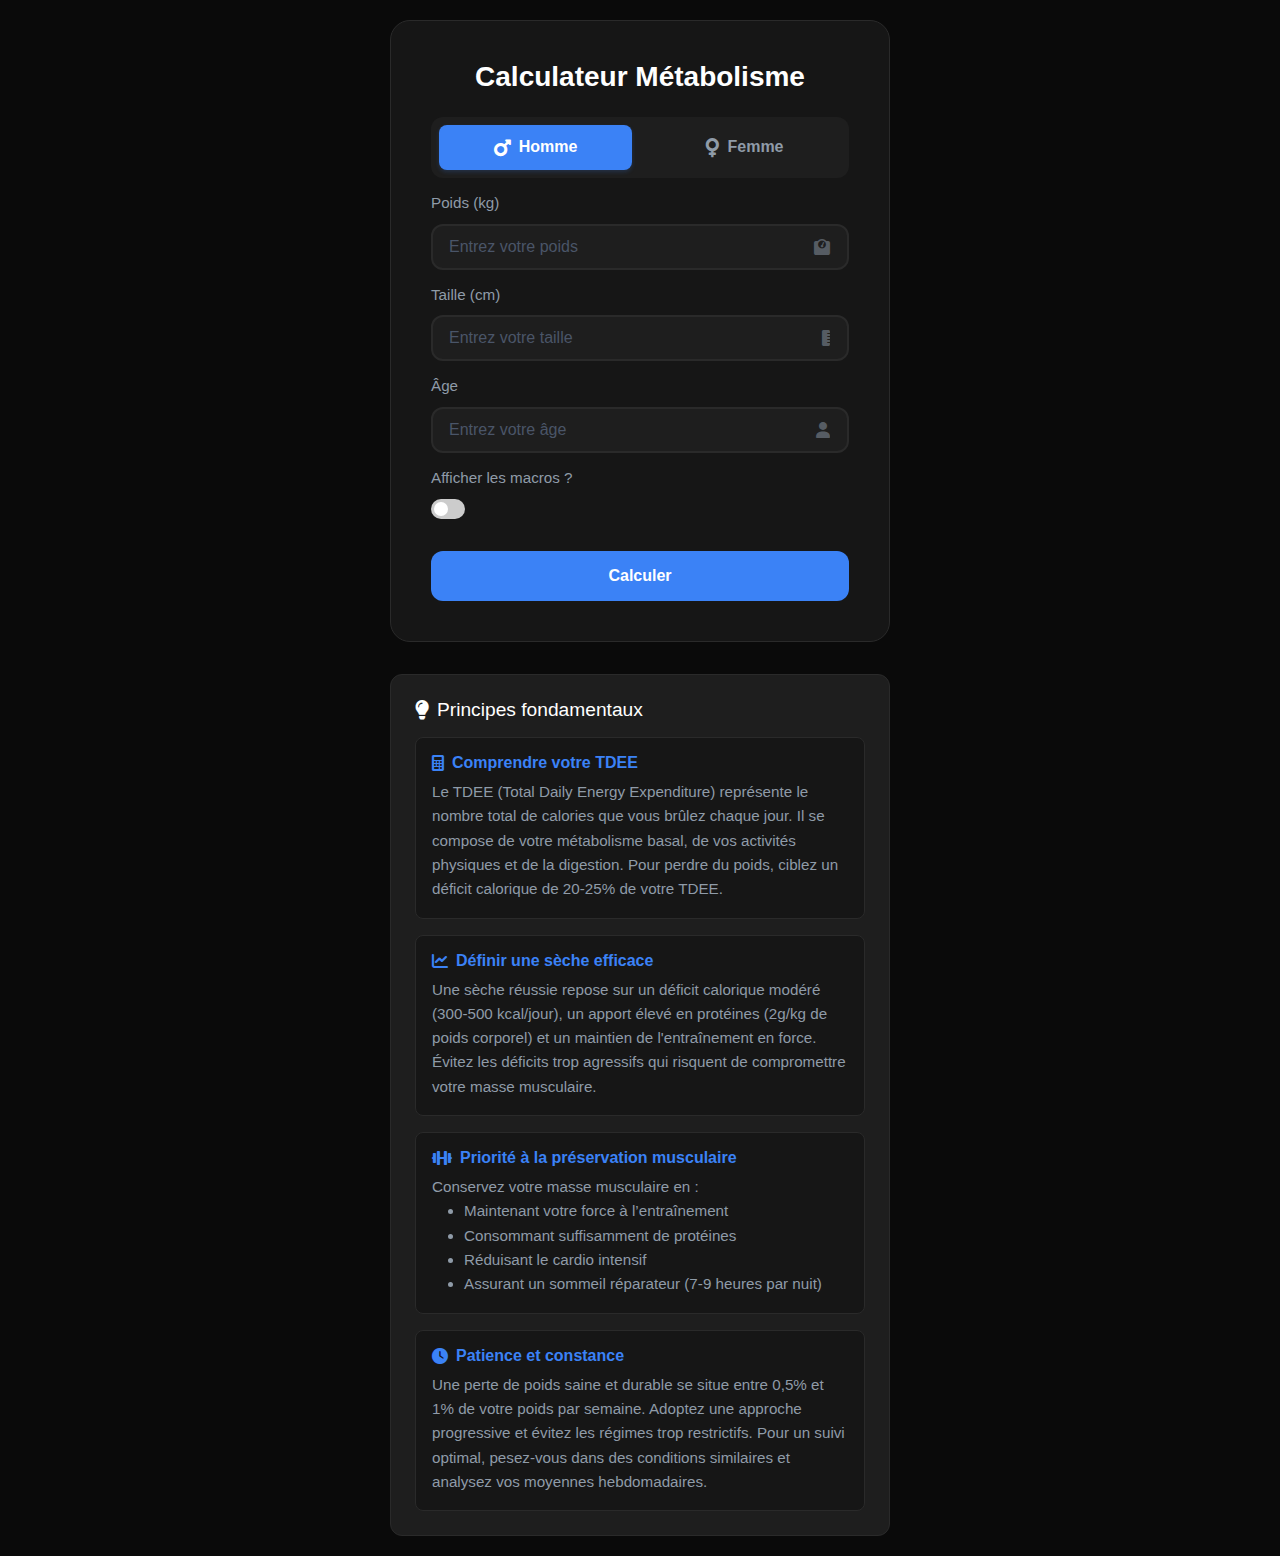
==== commit c583e814: "update" ====
--- a/index.html
+++ b/index.html
@@ -5,276 +5,12 @@
     <meta name="viewport" content="width=device-width, initial-scale=1.0">
     <title>Calculateur de Macros</title>
     <link href="https://cdnjs.cloudflare.com/ajax/libs/font-awesome/6.0.0/css/all.min.css" rel="stylesheet">
-    <style>
-        /* Variables */
-        :root {
-            --bg-color: #0a0a0a;
-            --card-bg: #161616;
-            --input-bg: #1e1e1e;
-            --text-primary: #ffffff;
-            --text-secondary: #8f9ba8;
-            --accent-color: #3b82f6;
-            --border-color: #2a2a2a;
-            --hover-color: #2f2f2f;
-        }
-
-        /* Reset */
-        * {
-            margin: 0;
-            padding: 0;
-            box-sizing: border-box;
-            font-family: 'Inter', -apple-system, BlinkMacSystemFont, 'Segoe UI', Roboto, sans-serif;
-        }
-
-        /* Layout */
-        body {
-            background-color: var(--bg-color);
-            color: var(--text-primary);
-            min-height: 100vh;
-            display: flex;
-            flex-direction: column;
-            align-items: center;
-            gap: 2rem;
-            padding: 20px;
-        }
-
-        /* Calculator */
-        .calculator {
-            background: var(--card-bg);
-            padding: 2.5rem;
-            border-radius: 20px;
-            width: 100%;
-            max-width: 500px;
-            border: 1px solid var(--border-color);
-        }
-
-        h1 {
-            color: var(--text-primary);
-            font-size: 1.75rem;
-            margin-bottom: 1.5rem;
-            text-align: center;
-            font-weight: 700;
-        }
-
-        /* Gender Switch */
-        .gender-switch {
-            display: flex;
-            justify-content: center;
-            gap: 1rem;
-            margin-bottom: 2rem;
-            background: var(--input-bg);
-            border-radius: 12px;
-            padding: 0.5rem;
-            position: relative;
-            width: 100%;
-        }
-
-        .gender-switch input[type="radio"] {
-            opacity: 0;
-            position: absolute;
-            width: 0;
-            height: 0;
-        }
-
-        .gender-switch label {
-            flex: 1;
-            display: flex;
-            align-items: center;
-            justify-content: center;
-            gap: 0.5rem;
-            padding: 0.8rem 0;
-            border-radius: 8px;
-            cursor: pointer;
-            transition: all 0.3s ease;
-            color: var(--text-secondary);
-            line-height: 1;
-        }
-
-        .gender-switch label:hover {
-            background: rgba(255, 255, 255, 0.05);
-        }
-
-        .gender-switch label i {
-            font-size: 1.2rem;
-        }
-
-        #male:checked + label {
-            background: #3b82f6;
-            box-shadow: 0 2px 4px rgba(59, 130, 246, 0.2);
-            color: white;
-        }
-
-        #female:checked + label {
-            background: #ec4899;
-            box-shadow: 0 2px 4px rgba(236, 72, 153, 0.2);
-            color: white;
-        }
-
-        /* Input Groups */
-        .input-group {
-            margin-bottom: 1.8rem;
-            position: relative;
-        }
-
-        .input-group > label {
-            display: block;
-            margin-bottom: 0.8rem;
-            color: var(--text-secondary);
-            font-size: 0.95rem;
-            font-weight: 500;
-        }
-
-        .input-wrapper {
-            position: relative;
-            width: 100%;
-        }
-
-        input[type="number"] {
-            width: 100%;
-            padding: 0.75rem 1rem;
-            border: 2px solid var(--border-color);
-            border-radius: 12px;
-            font-size: 1rem;
-            transition: all 0.3s ease;
-            background: var(--input-bg);
-            color: var(--text-primary);
-        }
-
-        input[type="number"]:focus {
-            outline: none;
-            border-color: var(--accent-color);
-            box-shadow: 0 0 0 2px rgba(59, 130, 246, 0.1);
-        }
-
-        input[type="number"]::placeholder {
-            color: #4a5568;
-        }
-
-        input[type="number"]::-webkit-outer-spin-button,
-        input[type="number"]::-webkit-inner-spin-button {
-            -webkit-appearance: none;
-            margin: 0;
-        }
-
-        .input-wrapper i {
-            position: absolute;
-            right: 1.2rem;
-            top: 50%;
-            transform: translateY(-50%);
-            color: var(--text-secondary);
-            opacity: 0.5;
-        }
-
-        /* Button */
-        button {
-            width: 100%;
-            padding: 1rem;
-            background: var(--accent-color);
-            color: white;
-            border: none;
-            border-radius: 12px;
-            font-size: 1rem;
-            font-weight: 600;
-            cursor: pointer;
-            transition: all 0.2s ease;
-            margin-top: 1rem;
-        }
-
-        button:hover {
-            background: #2563eb;
-            transform: translateY(-1px);
-        }
-
-        button:active {
-            transform: translateY(1px);
-        }
-
-        /* Result */
-        .result {
-            margin-top: 1.5rem;
-            padding: 1rem;
-            border-radius: 12px;
-            background: var(--input-bg);
-            text-align: center;
-            font-weight: 500;
-            display: none;
-            animation: slideUp 0.3s ease;
-        }
-
-        .result.show {
-            display: block;
-        }
-
-        @keyframes slideUp {
-            from { opacity: 0; transform: translateY(10px); }
-            to { opacity: 1; transform: translateY(0); }
-        }
-
-        /* Tips Section */
-        .tips-container {
-            width: 100%;
-            max-width: 500px;
-            padding: 1.5rem;
-            background: var(--input-bg);
-            border-radius: 12px;
-            border: 1px solid var(--border-color);
-        }
-
-        .tips-title {
-            font-size: 1.2rem;
-            margin-bottom: 1rem;
-            display: flex;
-            align-items: center;
-            gap: 0.5rem;
-        }
-
-        .tip {
-            padding: 1rem;
-            margin-bottom: 1rem;
-            background: var(--card-bg);
-            border-radius: 8px;
-            border: 1px solid var(--border-color);
-        }
-
-        .tip:last-child {
-            margin-bottom: 0;
-        }
-
-        .tip-header {
-            display: flex;
-            align-items: center;
-            gap: 0.5rem;
-            margin-bottom: 0.5rem;
-            color: var(--accent-color);
-            font-weight: 600;
-        }
-
-        .tip-content {
-            color: var(--text-secondary);
-            font-size: 0.95rem;
-            line-height: 1.6;
-        }
-
-        /* Responsive */
-        @media (max-width: 640px) {
-            .calculator, .tips-container {
-                padding: 1.5rem;
-            }
-
-            h1 {
-                font-size: 1.5rem;
-            }
-
-            input {
-                padding: 0.8rem 1rem;
-            }
-        }
-    </style>
+    <link rel="stylesheet" href="style.css">
 </head>
 <body>
     <div class="calculator">
         <h1>Calculateur Métabolisme</h1>
-        
+
         <div class="gender-switch">
             <input type="radio" name="gender" id="male" value="male" checked>
             <label for="male">
@@ -313,122 +49,202 @@
         </div>
 
         <div class="input-group">
-            <label>Durée d'entraînement (heures)</label>
-            <div class="input-wrapper">
-                <input type="number" step="0.5" id="duration" placeholder="Durée de l'entraînement">
-                <i class="fas fa-stopwatch"></i>
-            </div>
-        </div>
+            <label>Afficher les macros ?</label>
+            <label class="switch">
+                <input type="checkbox" id="show-macros" onchange="toggleActivityLevel()">
+                <span class="slider round"></span>
+            </label>
+        </div>
+
+        <div class="input-group" id="activity-level-group" style="display: none;">
+            <label>
+                <i class="fas fa-running"></i> Niveau d'activité
+            </label>
+            <select id="activity-level">
+                <option value="1.2"><i class="fas fa-chair"></i> Sédentaire</option>
+                <option value="1.375"><i class="fas fa-walking"></i> Légèrement actif</option>
+                <option value="1.55"><i class="fas fa-biking"></i> Modérément actif</option>
+                <option value="1.725"><i class="fas fa-dumbbell"></i> Très actif</option>
+                <option value="1.9"><i class="fas fa-running"></i> Extrêmement actif</option>
+            </select>
+        </div>
+        
 
         <button onclick="calculate()">Calculer</button>
         <div id="result" class="result"></div>
     </div>
 
-    <!-- Tips Section -->
     <div class="tips-container">
         <div class="tips-title">
             <i class="fas fa-lightbulb"></i>
             Principes fondamentaux
         </div>
         
+        <!-- Comprendre la TDEE -->
         <div class="tip">
             <div class="tip-header">
                 <i class="fas fa-calculator"></i>
-                Comprendre la TDEE
-            </div>
-            <div class="tip-content">
-                La TDEE (Total Daily Energy Expenditure) est la quantité totale de calories que vous brûlez par jour. Elle inclut votre métabolisme basal + activité physique + digestion. Pour perdre du poids, visez un déficit de 20-25% de votre TDEE.
-            </div>
-        </div>
-
+                Comprendre votre TDEE
+            </div>
+            <div class="tip-content">
+                Le TDEE (Total Daily Energy Expenditure) représente le nombre total de calories que vous brûlez chaque jour. Il se compose de votre métabolisme basal, de vos activités physiques et de la digestion. Pour perdre du poids, ciblez un déficit calorique de 20-25% de votre TDEE.
+            </div>
+        </div>
+        
+        <!-- Principe de la sèche -->
         <div class="tip">
             <div class="tip-header">
                 <i class="fas fa-chart-line"></i>
-                Principe de la sèche
-            </div>
-            <div class="tip-content">
-                Une sèche efficace nécessite un déficit calorique modéré (300-500 kcal/jour), un apport protéiné élevé (2g/kg de poids) et un entraînement en force maintenu. Évitez les déficits trop agressifs qui peuvent entraîner une perte musculaire.
-            </div>
-        </div>
-
+                Définir une sèche efficace
+            </div>
+            <div class="tip-content">
+                Une sèche réussie repose sur un déficit calorique modéré (300-500 kcal/jour), un apport élevé en protéines (2g/kg de poids corporel) et un maintien de l'entraînement en force. Évitez les déficits trop agressifs qui risquent de compromettre votre masse musculaire.
+            </div>
+        </div>
+        
+        <!-- Préservation musculaire -->
         <div class="tip">
             <div class="tip-header">
                 <i class="fas fa-dumbbell"></i>
-                Préservation musculaire
-            </div>
-            <div class="tip-content">
-                Pour préserver votre masse musculaire en sèche : maintenez votre force à l'entraînement, gardez une alimentation riche en protéines, limitez le cardio intensif, et assurez-vous d'avoir un sommeil de qualité (7-9h/nuit).
-            </div>
-        </div>
-
+                Priorité à la préservation musculaire
+            </div>
+            <div class="tip-content">
+                Conservez votre masse musculaire en : 
+                <ul>
+                    <li>Maintenant votre force à l’entraînement</li>
+                    <li>Consommant suffisamment de protéines</li>
+                    <li>Réduisant le cardio intensif</li>
+                    <li>Assurant un sommeil réparateur (7-9 heures par nuit)</li>
+                </ul>
+            </div>
+        </div>
+        
+        <!-- Patience et constance -->
         <div class="tip">
             <div class="tip-header">
                 <i class="fas fa-clock"></i>
                 Patience et constance
             </div>
             <div class="tip-content">
-                Une perte de poids saine se situe entre 0,5 et 1% de votre poids par semaine. Privilégiez une approche progressive et durable plutôt que les régimes restrictifs. Pesez-vous dans les mêmes conditions et suivez vos moyennes hebdomadaires.
+                Une perte de poids saine et durable se situe entre 0,5% et 1% de votre poids par semaine. Adoptez une approche progressive et évitez les régimes trop restrictifs. Pour un suivi optimal, pesez-vous dans des conditions similaires et analysez vos moyennes hebdomadaires.
             </div>
         </div>
     </div>
 
     <script>
+        function toggleActivityLevel() {
+            const showMacros = document.getElementById('show-macros').checked;
+            const activityLevelGroup = document.getElementById('activity-level-group');
+            activityLevelGroup.style.display = showMacros ? 'block' : 'none';
+        }
+
         function calculate() {
             const result = document.getElementById('result');
             result.classList.add('show');
             result.textContent = "Calcul en cours...";
-            
-            const weight = parseFloat(document.getElementById('weight').value);
-            const height = parseFloat(document.getElementById('height').value);
-            const age = parseFloat(document.getElementById('age').value);
+
+            const weight = parseFloat(document.getElementById('weight').value) || 70;
+            const height = parseFloat(document.getElementById('height').value) || 170;
+            const age = parseFloat(document.getElementById('age').value) || 30;
             const isMale = document.getElementById('male').checked;
-            
-            if (!weight || !height || !age) {
-                result.innerHTML = '<span style="color: #ef4444;">Veuillez remplir tous les champs requis</span>';
-                return;
-            }
-
-            // Calcul BMR avec la correction selon le genre
+            const showMacros = document.getElementById('show-macros').checked;
+
             const genderCorrection = isMale ? 5 : -161;
             const bmr = (10 * weight) + (6.25 * height) - (5 * age) + genderCorrection;
-            
-            // Calcul TDEE avec le niveau d'activité
-            const duration = parseFloat(document.getElementById('duration').value) || 0;
-            let tdee = bmr;
-            if (duration) {
-                tdee += duration * 500;
-            }
-
-            const resultHTML = `
+
+            let resultHTML = `
                 <div style="margin-bottom: 1rem;">
                     <div style="color: ${isMale ? '#3b82f6' : '#ec4899'}; margin-bottom: 0.5rem;">
                         Métabolisme de base (BMR):
                     </div>
                     <strong>${Math.round(bmr)} calories/jour</strong>
                 </div>
-                ${duration ? `
-                <div>
-                    <div style="color: ${isMale ? '#3b82f6' : '#ec4899'}; margin-bottom: 0.5rem;">
-                        Total avec activité physique:
+            `;
+
+            if (showMacros) {
+                const activityFactor = parseFloat(document.getElementById('activity-level').value) || 1.2;
+                const tdee = bmr * activityFactor;
+
+                const protein = Math.round(weight * 2); // 2g/kg de poids corporel
+                const fat = Math.round(weight * 0.8); // 0.8g/kg de poids corporel
+                const carbs = Math.round((tdee - (protein * 4 + fat * 9)) / 4); // Le reste en glucides
+
+                resultHTML += `
+                    <div style="margin-top: 1rem;">
+                        <strong>Macros suggérées :</strong>
+                        <ul>
+                            <li>Protéines : ${protein} g</li>
+                            <li>Lipides : ${fat} g</li>
+                            <li>Glucides : ${carbs} g</li>
+                        </ul>
                     </div>
-                    <strong>${Math.round(tdee)} calories/jour</strong>
-                </div>
-                ` : ''}
-            `;
-            
+                `;
+            }
+
             result.innerHTML = resultHTML;
         }
-
-        // Event Listeners
-        const inputs = document.querySelectorAll('input[type="number"], input[type="radio"]');
-        inputs.forEach(input => {
-            if (input.type === 'number') {
-                input.addEventListener('input', function() {
-                    if (this.value < 0) this.value = 0;
-                });
-            }
-            input.addEventListener('change', calculate);
-        });
     </script>
+
+    <style>
+                /* Style du groupe de sélection du niveau d'activité */
+        #activity-level-group {
+            margin-top: 1rem;
+            display: none; /* Masqué par défaut */
+        }
+
+        #activity-level-group label {
+            font-size: 1rem;
+            color: #333;
+            margin-bottom: 0.5rem;
+            display: block;
+        }
+
+        /* Style du sélecteur déroulant */
+        #activity-level {
+            width: 100%;
+            padding: 0.5rem;
+            font-size: 1rem;
+            border: 1px solid #ccc;
+            border-radius: 5px;
+            background-color: #f9f9f9;
+            transition: border-color 0.3s ease, box-shadow 0.3s ease;
+        }
+
+        /* Effet au survol du sélecteur */
+        #activity-level:hover {
+            border-color: #2196F3;
+            box-shadow: 0 0 5px rgba(33, 150, 243, 0.5);
+        }
+
+        /* Style des options du sélecteur */
+        #activity-level option {
+            font-size: 1rem;
+            padding: 0.5rem;
+        }
+
+        /* Style global des étiquettes */
+        label {
+            font-weight: 600;
+        }
+        /* Style de l'icône dans le libellé */
+        #activity-level-group label i {
+            color: #2196F3;
+            margin-right: 0.5rem;
+        }
+
+        /* Style des options du sélecteur avec icônes */
+        #activity-level option i {
+            margin-right: 0.5rem;
+            color: #333;
+        }
+
+        /* Amélioration générale pour les icônes */
+        .input-group i {
+            font-size: 1rem;
+            vertical-align: middle;
+        }
+
+
+    </style>
 </body>
-</html>+</html>
--- a/style.css
+++ b/style.css
@@ -0,0 +1,335 @@
+/* Variables */
+:root {
+    --bg-color: #0a0a0a;
+    --card-bg: #161616;
+    --input-bg: #1e1e1e;
+    --text-primary: #ffffff;
+    --text-secondary: #8f9ba8;
+    --accent-color: #3b82f6;
+    --border-color: #2a2a2a;
+    --hover-color: #2f2f2f;
+}
+
+/* Reset */
+* {
+    margin: 0;
+    padding: 0;
+    box-sizing: border-box;
+    font-family: 'Inter', -apple-system, BlinkMacSystemFont, 'Segoe UI', Roboto, sans-serif;
+}
+
+/* Layout */
+body {
+    background-color: var(--bg-color);
+    color: var(--text-primary);
+    min-height: 100vh;
+    display: flex;
+    flex-direction: column;
+    align-items: center;
+    gap: 2rem;
+    padding: 20px;
+}
+
+/* Calculator */
+.calculator {
+    background: var(--card-bg);
+    padding: 2.5rem;
+    border-radius: 20px;
+    width: 100%;
+    max-width: 500px;
+    border: 1px solid var(--border-color);
+}
+
+h1 {
+    color: var(--text-primary);
+    font-size: 1.75rem;
+    margin-bottom: 1.5rem;
+    text-align: center;
+    font-weight: 700;
+}
+
+/* Gender Switch */
+.gender-switch {
+    display: flex;
+    justify-content: center;
+    gap: 1rem;
+    margin-bottom: 1rem;
+    background: var(--input-bg);
+    border-radius: 12px;
+    padding: 0.5rem;
+    position: relative;
+    width: 100%;
+}
+
+.gender-switch input[type="radio"] {
+    opacity: 0;
+    position: absolute;
+    width: 0;
+    height: 0;
+}
+
+.gender-switch label {
+    flex: 1;
+    display: flex;
+    align-items: center;
+    justify-content: center;
+    gap: 0.5rem;
+    padding: 0.8rem 0;
+    border-radius: 8px;
+    cursor: pointer;
+    transition: all 0.3s ease;
+    color: var(--text-secondary);
+    line-height: 1;
+}
+
+.gender-switch label:hover {
+    background: rgba(255, 255, 255, 0.05);
+}
+
+.gender-switch label i {
+    font-size: 1.2rem;
+}
+
+#male:checked + label {
+    background: #3b82f6;
+    box-shadow: 0 2px 4px rgba(59, 130, 246, 0.2);
+    color: white;
+}
+
+#female:checked + label {
+    background: #ec4899;
+    box-shadow: 0 2px 4px rgba(236, 72, 153, 0.2);
+    color: white;
+}
+
+/* Input Groups */
+.input-group {
+    margin-bottom: 1rem;
+    position: relative;
+}
+
+.input-group > label {
+    display: block;
+    margin-bottom: 0.8rem;
+    color: var(--text-secondary);
+    font-size: 0.95rem;
+    font-weight: 500;
+}
+
+.input-wrapper {
+    position: relative;
+    width: 100%;
+}
+
+input[type="number"] {
+    width: 100%;
+    padding: 0.75rem 1rem;
+    border: 2px solid var(--border-color);
+    border-radius: 12px;
+    font-size: 1rem;
+    transition: all 0.3s ease;
+    background: var(--input-bg);
+    color: var(--text-primary);
+}
+
+input[type="number"]:focus {
+    outline: none;
+    border-color: var(--accent-color);
+    box-shadow: 0 0 0 2px rgba(59, 130, 246, 0.1);
+}
+
+input[type="number"]::placeholder {
+    color: #4a5568;
+}
+
+input[type="number"]::-webkit-outer-spin-button,
+input[type="number"]::-webkit-inner-spin-button {
+    -webkit-appearance: none;
+    margin: 0;
+}
+
+.input-wrapper i {
+    position: absolute;
+    right: 1.2rem;
+    top: 50%;
+    transform: translateY(-50%);
+    color: var(--text-secondary);
+    opacity: 0.5;
+}
+
+/* Button */
+button {
+    width: 100%;
+    padding: 1rem;
+    background: var(--accent-color);
+    color: white;
+    border: none;
+    border-radius: 12px;
+    font-size: 1rem;
+    font-weight: 600;
+    cursor: pointer;
+    transition: all 0.2s ease;
+    margin-top: 1rem;
+}
+
+button:hover {
+    background: #2563eb;
+    transform: translateY(-1px);
+}
+
+button:active {
+    transform: translateY(1px);
+}
+
+/* Result */
+.result {
+    margin-top: 1.5rem;
+    padding: 1rem;
+    border-radius: 12px;
+    background: var(--input-bg);
+    font-weight: 500;
+    display: none;
+    animation: slideUp 0.3s ease;
+}
+
+.result.show {
+    display: block;
+}
+
+@keyframes slideUp {
+    from { opacity: 0; transform: translateY(10px); }
+    to { opacity: 1; transform: translateY(0); }
+}
+
+/* Tips Section */
+.tips-container {
+    width: 100%;
+    max-width: 500px;
+    padding: 1.5rem;
+    background: var(--input-bg);
+    border-radius: 12px;
+    border: 1px solid var(--border-color);
+}
+
+.tips-title {
+    font-size: 1.2rem;
+    margin-bottom: 1rem;
+    display: flex;
+    align-items: center;
+    gap: 0.5rem;
+}
+
+.tip {
+    padding: 1rem;
+    margin-bottom: 1rem;
+    background: var(--card-bg);
+    border-radius: 8px;
+    border: 1px solid var(--border-color);
+}
+
+.tip:last-child {
+    margin-bottom: 0;
+}
+
+.tip-header {
+    display: flex;
+    align-items: center;
+    gap: 0.5rem;
+    margin-bottom: 0.5rem;
+    color: var(--accent-color);
+    font-weight: 600;
+}
+
+.tip-content {
+    color: var(--text-secondary);
+    font-size: 0.95rem;
+    line-height: 1.6;
+}
+
+.tip-content ul {
+    padding-left: 2rem;
+}
+
+.result ul {
+    padding-left: 2rem;
+}
+
+/* Responsive */
+@media (max-width: 640px) {
+    .calculator, .tips-container {
+        padding: 1.5rem;
+    }
+
+    h1 {
+        font-size: 1.5rem;
+    }
+
+    input {
+        padding: 0.8rem 1rem;
+    }
+}
+
+.switch {
+    position: relative;
+    display: inline-block;
+    width: 34px;
+    height: 20px;
+}
+
+.switch input {
+    opacity: 0;
+    width: 0;
+    height: 0;
+}
+
+.slider {
+    position: absolute;
+    cursor: pointer;
+    top: 0;
+    left: 0;
+    right: 0;
+    bottom: 0;
+    background-color: #ccc;
+    transition: 0.4s;
+    border-radius: 34px;
+}
+
+.slider:before {
+    position: absolute;
+    content: "";
+    height: 14px;
+    width: 14px;
+    left: 3px;
+    bottom: 3px;
+    background-color: white;
+    transition: 0.4s;
+    border-radius: 50%;
+}
+
+input:checked + .slider {
+    background-color: #2196F3;
+}
+
+input:checked + .slider:before {
+    transform: translateX(14px);
+}
+
+/* Style de l'icône dans le libellé */
+#activity-level-group label i {
+    color: #2196F3;
+    margin-right: 0.5rem;
+}
+
+/* Style des options du sélecteur avec icônes */
+#activity-level option i {
+    margin-right: 0.5rem;
+    color: #333;
+}
+
+/* Amélioration générale pour les icônes */
+.input-group i {
+    font-size: 1rem;
+    vertical-align: middle;
+}
+
+
